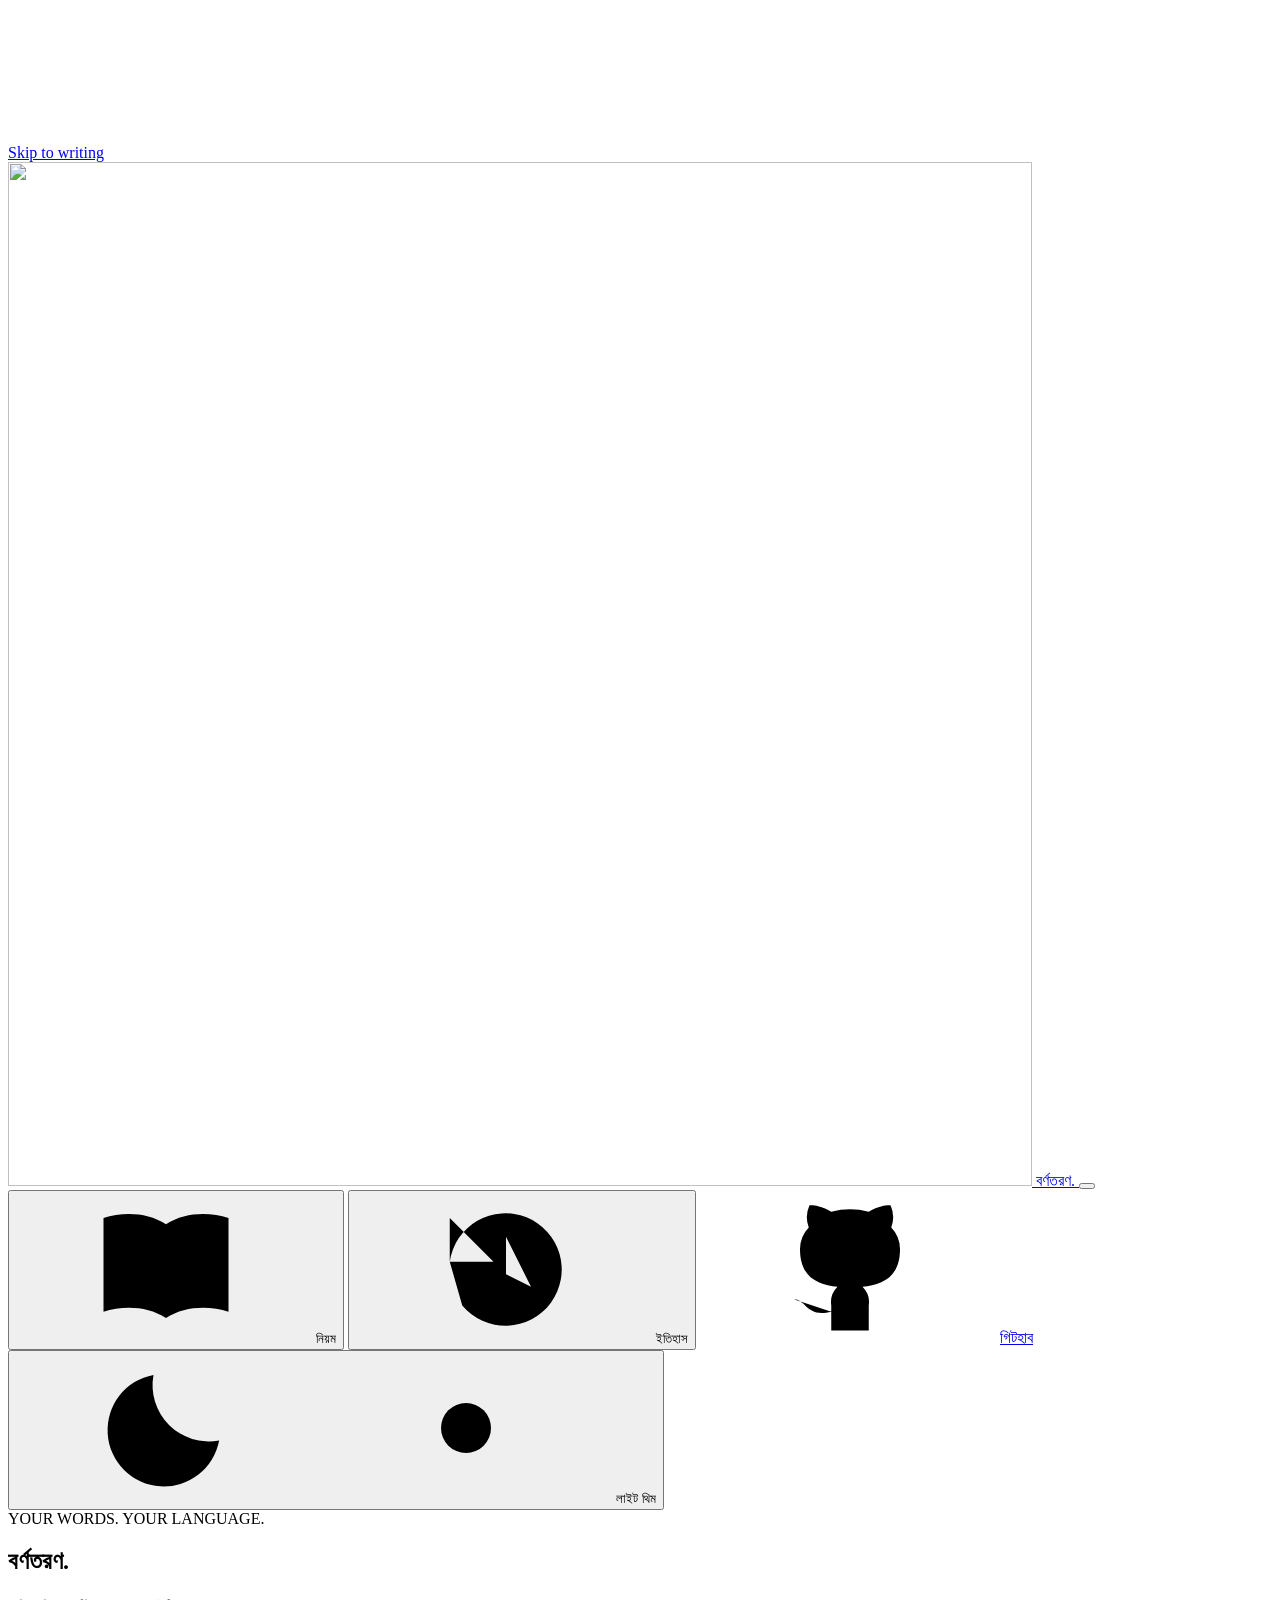
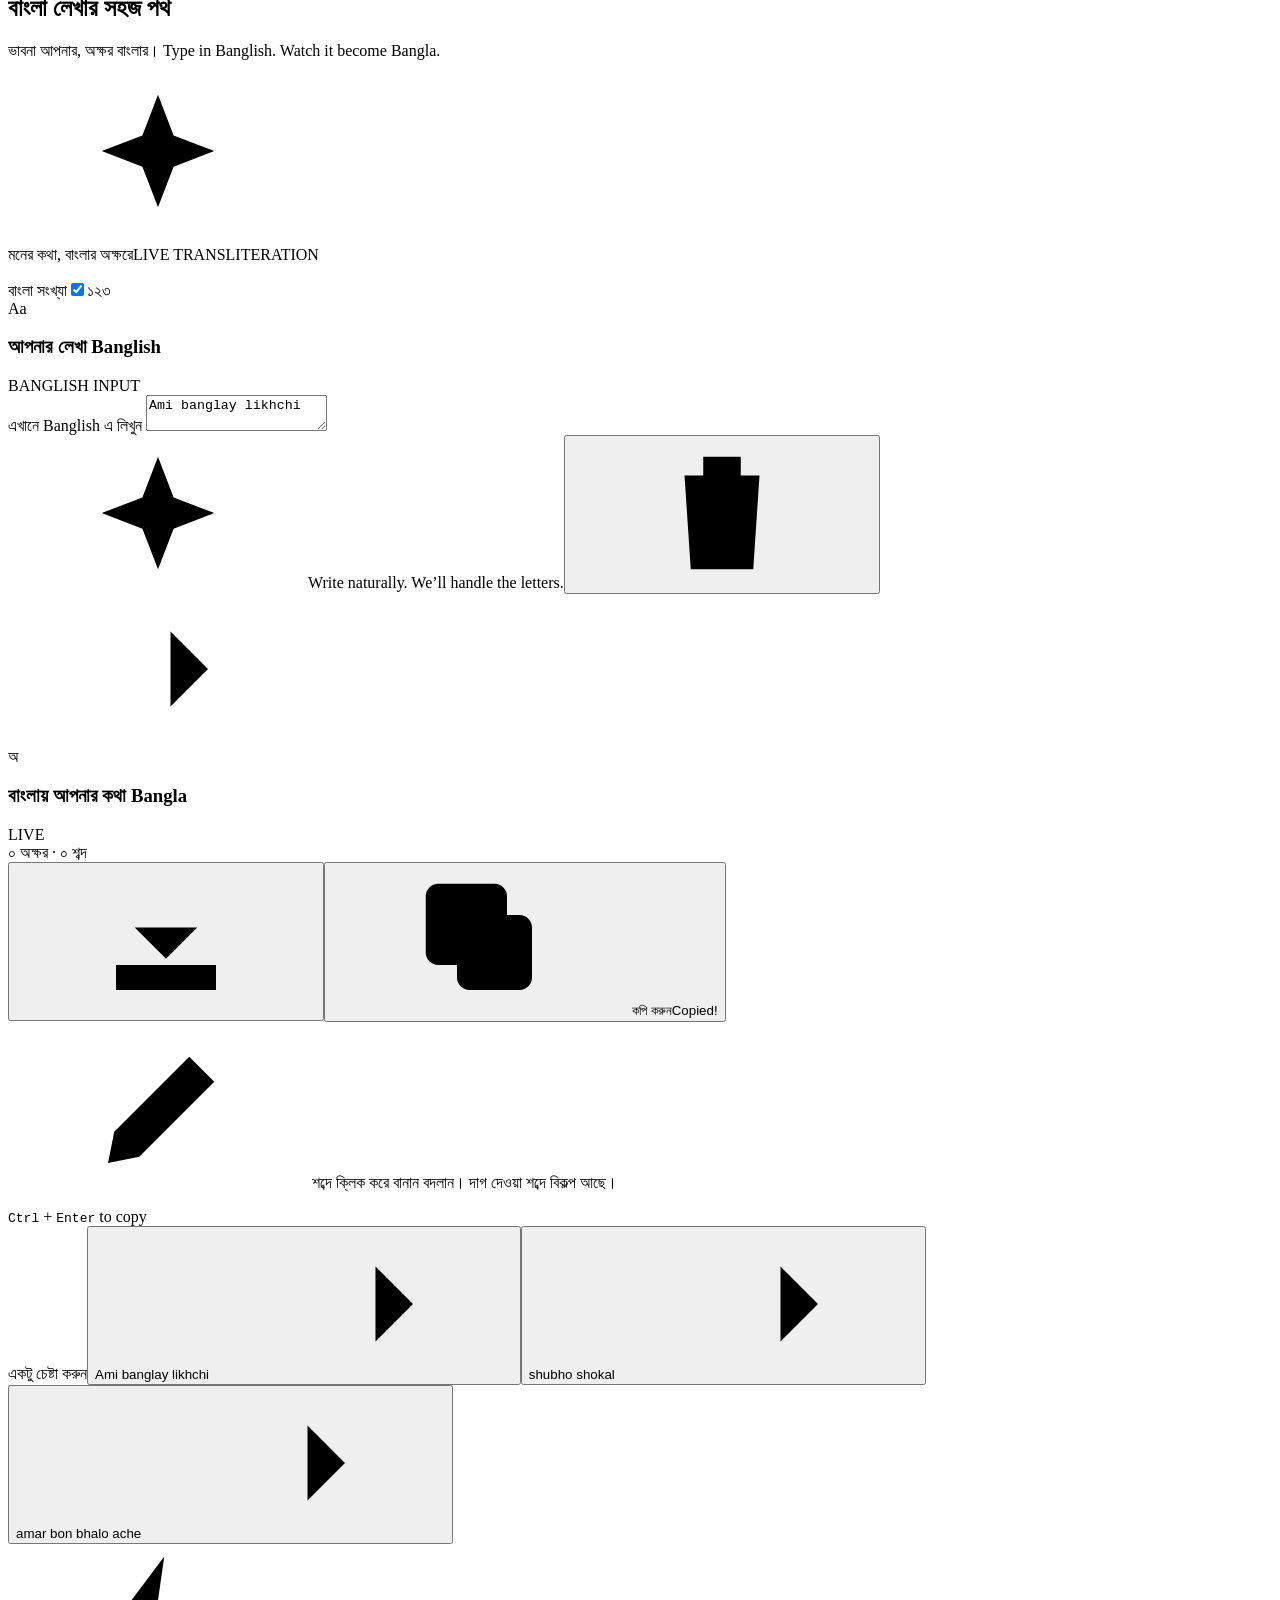
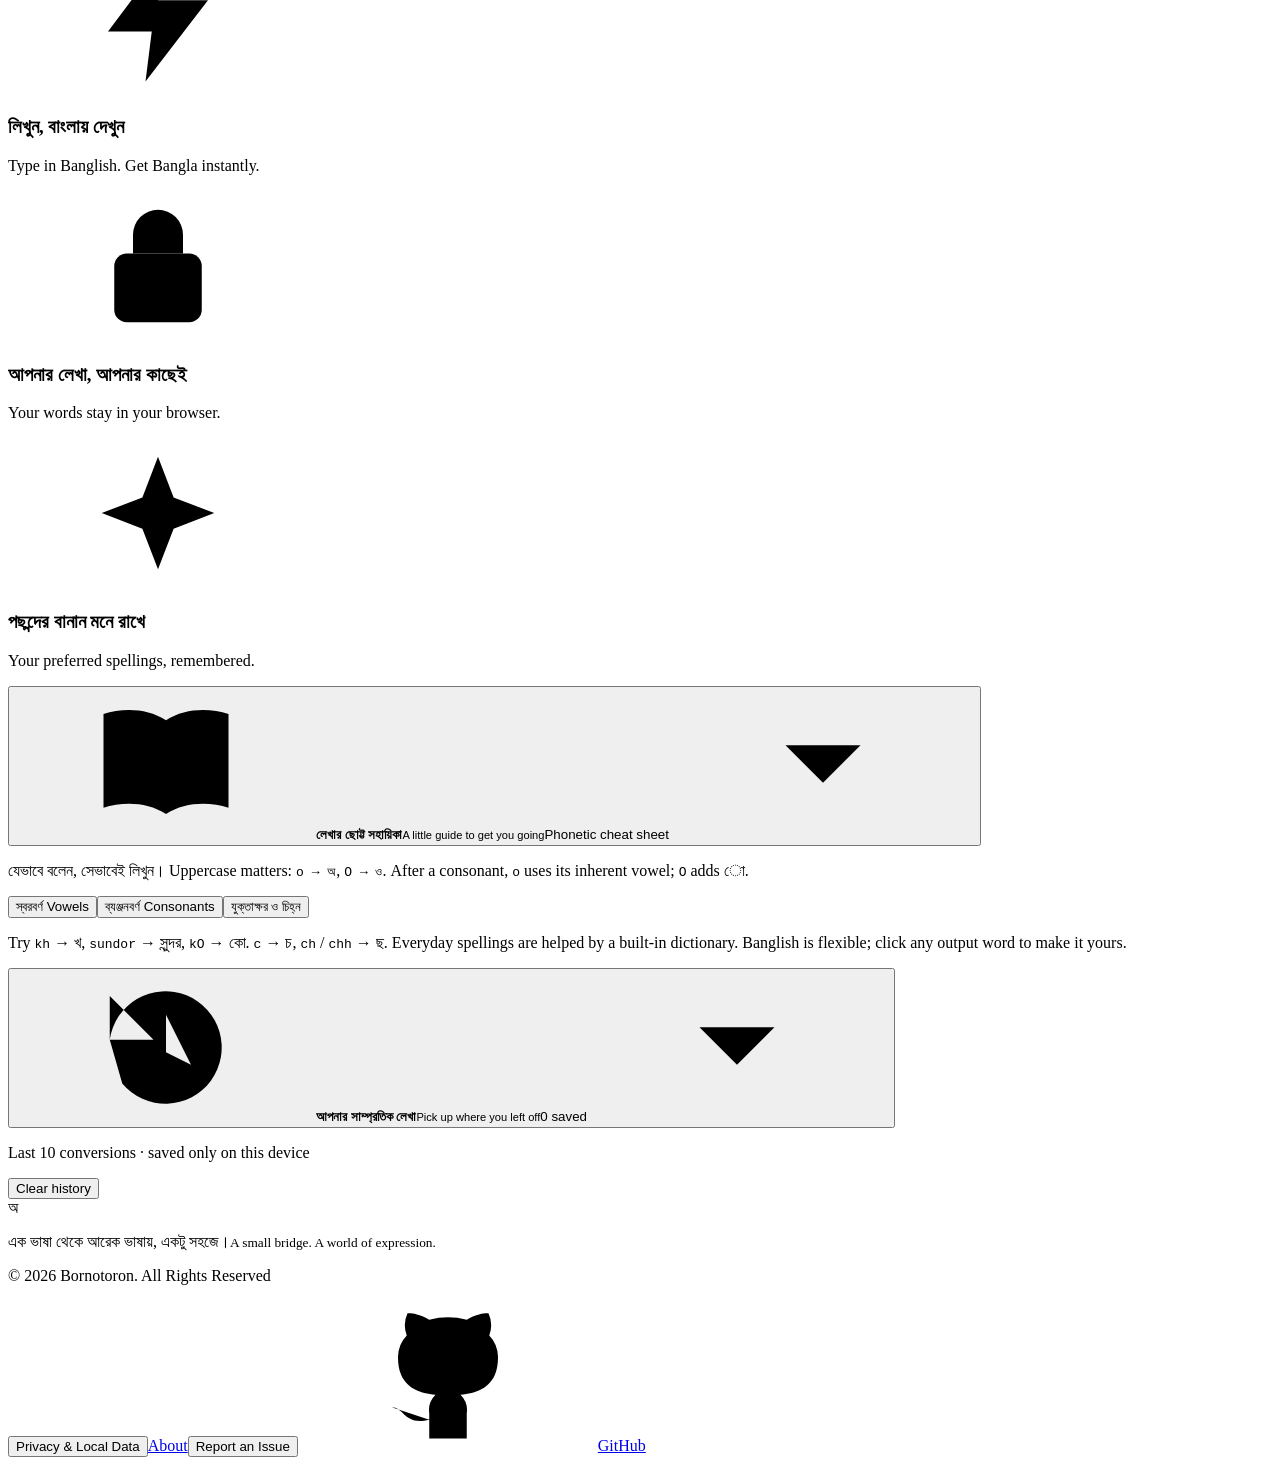
==== index.html @ fed2806f "Add index" ====
<!DOCTYPE html>
<html lang="bn">
<head>
  <meta charset="UTF-8">
  <meta name="viewport" content="width=device-width, initial-scale=1">
  <meta name="theme-color" content="#EDF0F2">
  <meta name="description" content="Bornotoron – বাংলা লেখার সহজ পথ। Type in Banglish and get Bangla instantly. A private, free, browser-based phonetic keyboard.">
  <title>বর্ণতরণ – বাংলা লেখার সহজ পথ</title>
  <link id="site-favicon" rel="icon" type="image/png" href="assets/Favicon/favicon.png" data-source="assets/Favicon/favicon.png">
  <link rel="apple-touch-icon" href="assets/Favicon/favicon.png">
  <script>
    try { const t = localStorage.getItem('bornotoron.theme'); document.documentElement.dataset.theme = t === 'dark' || t === 'light' ? t : (matchMedia('(prefers-color-scheme: dark)').matches ? 'dark' : 'light'); } catch (_) { document.documentElement.dataset.theme = matchMedia('(prefers-color-scheme: dark)').matches ? 'dark' : 'light'; }
  </script>
  <link rel="preconnect" href="https://fonts.googleapis.com">
  <link rel="preconnect" href="https://fonts.gstatic.com" crossorigin>
  <link href="https://fonts.googleapis.com/css2?family=Hind+Siliguri:wght@400;500;600;700&family=Inter:wght@400;450;500;550;600;650;700&display=swap" rel="stylesheet">
  <link rel="stylesheet" href="style.css">
  <script defer src="js/rules.js"></script>
  <script defer src="js/dictionary.js"></script>
  <script defer src="js/transliterate.js"></script>
  <script defer src="js/main.js"></script>
</head>
<body>
  <a class="skip-link" href="#banglish-input">Skip to writing</a>
  <svg class="svg-library" xmlns="http://www.w3.org/2000/svg" aria-hidden="true">
    <symbol id="i-arrow" viewBox="0 0 24 24"><path d="M4 12h16m-6-6 6 6-6 6"/></symbol>
    <symbol id="i-copy" viewBox="0 0 24 24"><rect x="8" y="8" width="12" height="12" rx="2"/><path d="M16 8V5a2 2 0 0 0-2-2H5a2 2 0 0 0-2 2v9a2 2 0 0 0 2 2h3"/></symbol>
    <symbol id="i-check" viewBox="0 0 24 24"><path d="m5 12 4 4L19 6"/></symbol>
    <symbol id="i-download" viewBox="0 0 24 24"><path d="M12 3v12m-5-5 5 5 5-5M4 16v4h16v-4"/></symbol>
    <symbol id="i-trash" viewBox="0 0 24 24"><path d="M3 6h18M9 6V3h6v3M6 6l1 15h10l1-15M10 10v7m4-7v7"/></symbol>
    <symbol id="i-book" viewBox="0 0 24 24"><path d="M12 5c-3-2-7-2-10-1v15c3-1 7-1 10 1 3-2 7-2 10-1V4c-3-1-7-1-10 1v15"/></symbol>
    <symbol id="i-history" viewBox="0 0 24 24"><path d="M3 11a9 9 0 1 1 2 7M3 4v7h7m2-4v6l4 2"/></symbol>
    <symbol id="i-sun" viewBox="0 0 24 24"><circle cx="12" cy="12" r="4"/><path d="M12 2v2m0 16v2M2 12h2m16 0h2M5 5l1.5 1.5m11 11L19 19M5 19l1.5-1.5m11-11L19 5"/></symbol>
    <symbol id="i-moon" viewBox="0 0 24 24"><path d="M20.5 14A9 9 0 0 1 10 3.5 9 9 0 1 0 20.5 14Z"/></symbol>
    <symbol id="i-github" viewBox="0 0 24 24"><path d="M9 19c-4 1-4-2-6-2m12 5v-4a3.5 3.5 0 0 0-1-3c3-.3 6-1.4 6-6a5 5 0 0 0-1.4-3.5A4.6 4.6 0 0 0 18.5 2S17.3 1.7 15 3a12 12 0 0 0-6 0C6.7 1.7 5.5 2 5.5 2a4.6 4.6 0 0 0-.1 3.5A5 5 0 0 0 4 9c0 4.6 3 5.7 6 6a3.5 3.5 0 0 0-1 3v4"/></symbol>
    <symbol id="i-chevron" viewBox="0 0 24 24"><path d="m6 9 6 6 6-6"/></symbol>
    <symbol id="i-lock" viewBox="0 0 24 24"><rect x="5" y="10" width="14" height="11" rx="2"/><path d="M8 10V7a4 4 0 0 1 8 0v3m-4 5v2"/></symbol>
    <symbol id="i-bolt" viewBox="0 0 24 24"><path d="m13 2-9 12h7l-1 8 10-13h-8l1-7Z"/></symbol>
    <symbol id="i-spark" viewBox="0 0 24 24"><path d="m12 3 2.5 6.5L21 12l-6.5 2.5L12 21l-2.5-6.5L3 12l6.5-2.5L12 3Z"/></symbol>
    <symbol id="i-close" viewBox="0 0 24 24"><path d="m6 6 12 12M6 18 18 6"/></symbol>
    <symbol id="i-edit" viewBox="0 0 24 24"><path d="m15 4 5 5M4 20l5-1L21 7l-4-4L5 15l-1 5Z"/></symbol>
  </svg>

  <header id="site-header" class="site-header">
    <nav class="nav-container" aria-label="প্রধান নেভিগেশন">
      <a class="brand" href="./" aria-label="বর্ণতরণ — হোম">
        <span class="brand-mark" aria-hidden="true"><img src="assets/Logo/logo.png" alt="" width="1024" height="1024" decoding="async"></span>
        <span>বর্ণতরণ<span class="brand-period">.</span></span>
      </a>
      <button class="menu-toggle" id="menu-toggle" aria-label="মেনু খুলুন" aria-expanded="false" aria-controls="navigation"><span class="hamburger-lines" aria-hidden="true"><span></span><span></span><span></span></span></button>
      <div class="nav-panel" id="navigation"><div class="nav-panel-inner"><div class="nav-actions">
        <button class="nav-link" id="rules-link" aria-expanded="false" aria-controls="cheat-content"><svg class="icon"><use href="#i-book"/></svg><span>নিয়ম</span></button>
        <button class="nav-link" id="history-toggle" aria-expanded="false" aria-controls="history-content"><svg class="icon"><use href="#i-history"/></svg><span>ইতিহাস</span></button>
        <span class="nav-divider"></span>
        <a class="icon-button" id="nav-github" href="https://github.com/TajkirHossen-14/Bornotoron" target="_blank" rel="noopener noreferrer" aria-label="গিটহাব – নতুন ট্যাবে খুলুন" title="Bornotoron on GitHub"><svg class="icon" aria-hidden="true"><use href="#i-github"/></svg><span class="mobile-nav-label">গিটহাব</span></a>
        <button class="icon-button theme-toggle" id="theme-toggle" aria-label="Switch to dark theme" title="Switch theme"><svg class="icon moon-icon"><use href="#i-moon"/></svg><svg class="icon sun-icon"><use href="#i-sun"/></svg><span class="mobile-nav-label" id="theme-label">লাইট থিম</span></button>
      </div></div></div>
    </nav>
  </header>

  <main>
    <section class="hero" aria-labelledby="hero-title">
      <div class="hero-pattern" aria-hidden="true"></div>
      <span class="eyebrow"><span class="status-dot"></span> YOUR WORDS. YOUR LANGUAGE.</span>
      <h1 id="hero-title">বর্ণতরণ<span class="hero-dot">.</span></h1>
      <h2>বাংলা লেখার সহজ পথ</h2>
      <p>ভাবনা আপনার, অক্ষর বাংলার। <span class="hero-description">Type in Banglish. Watch it become Bangla.</span></p>
      <div class="hero-flourish" aria-hidden="true"><span></span><svg class="icon"><use href="#i-spark"/></svg><span></span></div>
    </section>

    <section id="writing-workspace" class="workspace page-width" aria-label="Banglish to Bangla editor">
      <div class="workspace-heading">
        <p><span class="status-dot"></span><span>মনের কথা, বাংলার অক্ষরে</span><span class="live-label">LIVE TRANSLITERATION</span></p>
        <label class="number-control" for="number-toggle"><span>বাংলা সংখ্যা</span><input type="checkbox" id="number-toggle" checked><span class="switch" aria-hidden="true"></span><span class="number-preview" aria-hidden="true">১২৩</span></label>
      </div>
      <div class="editor-grid">
        <article class="editor-card input-card">
          <header class="panel-heading"><div><span class="language-tile" aria-hidden="true">Aa</span><h3>আপনার লেখা <span>Banglish</span></h3></div><span class="panel-label">BANGLISH INPUT</span></header>
          <label class="sr-only" for="banglish-input">এখানে Banglish এ লিখুন</label>
          <textarea id="banglish-input" lang="en" spellcheck="false" autocapitalize="off" autocomplete="off" placeholder="এখানে Banglish এ লিখুন... (e.g. Ami banglay likhchi)">Ami banglay likhchi</textarea>
          <footer class="panel-footer"><span class="input-hint"><svg class="icon"><use href="#i-spark"/></svg>Write naturally. We’ll handle the letters.</span><button class="icon-button" id="clear-button" aria-label="Clear text" title="Clear text"><svg class="icon"><use href="#i-trash"/></svg></button></footer>
        </article>
        <span class="conversion-bridge" aria-hidden="true"><svg class="icon"><use href="#i-arrow"/></svg></span>
        <article class="editor-card output-card">
          <header class="panel-heading"><div><span class="language-tile bangla-tile" aria-hidden="true">অ</span><h3>বাংলায় আপনার কথা <span>Bangla</span></h3></div><span class="live-badge"><span class="status-dot"></span>LIVE</span></header>
          <div class="output-scroll"><div id="bangla-output" class="bangla-output" role="region" aria-label="বাংলা আউটপুট। সংশোধন করতে শব্দে ক্লিক করুন।" tabindex="0"></div><span class="output-placeholder" id="output-placeholder" hidden>আপনার বাংলা লেখা এখানে ফুটে উঠবে...</span></div>
          <footer class="panel-footer output-footer"><span class="output-count" id="output-counter">০ অক্ষর <span>·</span> ০ শব্দ</span><div class="output-actions"><button class="icon-button download-button" id="download-button" aria-label="Download Bangla as a text file" title="Download .txt"><svg class="icon"><use href="#i-download"/></svg></button><button class="copy-button" id="copy-button"><svg class="icon"><use href="#i-copy"/></svg><span>কপি করুন</span><span class="copy-tooltip" role="tooltip">Copied!</span></button></div></footer>
        </article>
      </div>
      <div class="editor-underbar"><p><svg class="icon"><use href="#i-edit"/></svg> শব্দে ক্লিক করে বানান বদলান। <span class="underline-example">দাগ দেওয়া শব্দে</span> বিকল্প আছে।</p><span class="keyboard-hint"><kbd>Ctrl</kbd> + <kbd>Enter</kbd> to copy</span></div>
      <div class="example-row"><span>একটু চেষ্টা করুন</span><button class="example-chip" data-example="Ami banglay likhchi">Ami banglay likhchi <svg class="icon"><use href="#i-arrow"/></svg></button><button class="example-chip" data-example="shubho shokal">shubho shokal <svg class="icon"><use href="#i-arrow"/></svg></button><button class="example-chip" data-example="amar bon bhalo ache">amar bon bhalo ache <svg class="icon"><use href="#i-arrow"/></svg></button></div>
    </section>

    <section class="benefits page-width" aria-label="Features">
      <article><span class="feature-icon"><svg class="icon"><use href="#i-bolt"/></svg></span><div><h3>লিখুন, বাংলায় দেখুন</h3><p>Type in Banglish. Get Bangla instantly.</p></div></article>
      <article><span class="feature-icon"><svg class="icon"><use href="#i-lock"/></svg></span><div><h3>আপনার লেখা, আপনার কাছেই</h3><p>Your words stay in your browser.</p></div></article>
      <article><span class="feature-icon"><svg class="icon"><use href="#i-spark"/></svg></span><div><h3>পছন্দের বানান মনে রাখে</h3><p>Your preferred spellings, remembered.</p></div></article>
    </section>

    <section id="cheat-sheet" class="reference-section page-width reveal">
      <button class="section-toggle" id="cheat-toggle" aria-expanded="false" aria-controls="cheat-content"><span class="section-title"><span class="section-icon"><svg class="icon"><use href="#i-book"/></svg></span><span><strong>লেখার ছোট্ট সহায়িকা</strong><small>A little guide to get you going</small></span></span><span class="section-toggle-right">Phonetic cheat sheet <svg class="icon chevron"><use href="#i-chevron"/></svg></span></button>
      <div class="collapsible" id="cheat-content" inert><div class="collapse-inner"><div class="cheat-body"><p class="guide-intro">যেভাবে বলেন, সেভাবেই লিখুন। Uppercase matters: <code>o → অ</code>, <code>O → ও</code>. After a consonant, <code>o</code> uses its inherent vowel; <code>O</code> adds ো.</p><div class="cheat-tabs" role="tablist" aria-label="Phonetic categories"><button id="tab-vowels" role="tab" aria-selected="true" aria-controls="mapping-panel" data-category="vowels">স্বরবর্ণ <span>Vowels</span></button><button id="tab-consonants" role="tab" aria-selected="false" aria-controls="mapping-panel" tabindex="-1" data-category="consonants">ব্যঞ্জনবর্ণ <span>Consonants</span></button><button id="tab-special" role="tab" aria-selected="false" aria-controls="mapping-panel" tabindex="-1" data-category="special">যুক্তাক্ষর ও চিহ্ন</button></div><div id="mapping-panel" role="tabpanel" aria-labelledby="tab-vowels"><div id="mapping-grid" class="mapping-grid"></div></div><p class="guide-note">Try <code>kh</code> → খ, <code>sundor</code> → সুন্দর, <code>kO</code> → কো. <code>c</code> → চ, <code>ch</code> / <code>chh</code> → ছ. Everyday spellings are helped by a built-in dictionary. Banglish is flexible; click any output word to make it yours.</p></div></div></div>
    </section>

    <section id="recent-history" class="reference-section history-section page-width reveal">
      <button class="section-toggle" id="history-section-toggle" aria-expanded="false" aria-controls="history-content"><span class="section-title"><span class="section-icon"><svg class="icon"><use href="#i-history"/></svg></span><span><strong>আপনার সাম্প্রতিক লেখা</strong><small>Pick up where you left off</small></span></span><span class="section-toggle-right"><span id="history-count">0 saved</span><svg class="icon chevron"><use href="#i-chevron"/></svg></span></button>
      <div class="collapsible" id="history-content" inert><div class="collapse-inner"><div class="history-body"><div class="history-toolbar"><p>Last 10 conversions · saved only on this device</p><button class="text-button" id="clear-history">Clear history</button></div><div id="history-list"></div></div></div></div>
    </section>

    <section class="closing-note page-width"><span aria-hidden="true">অ</span><p>এক ভাষা থেকে আরেক ভাষায়, একটু সহজে।<small>A small bridge. A world of expression.</small></p></section>
  </main>

  <footer class="site-footer page-width" lang="en"><p>© 2026 Bornotoron. All Rights Reserved</p><nav class="footer-links" aria-label="Footer"><button class="text-button" id="privacy-button">Privacy &amp; Local Data</button><a href="#project-info">About</a><button class="text-button" id="report-button">Report an Issue</button><a class="footer-github" href="https://github.com/TajkirHossen-14/Bornotoron" target="_blank" rel="noopener noreferrer" aria-label="Bornotoron on GitHub – opens in a new tab"><svg class="icon" aria-hidden="true"><use href="#i-github"/></svg>GitHub</a></nav></footer>

  <div id="word-popover" class="word-popover" role="dialog" aria-labelledby="popover-heading" hidden>
    <header><span id="popover-heading">শব্দ বেছে নিন</span><button class="icon-button small" id="close-popover" aria-label="Close suggestions"><svg class="icon"><use href="#i-close"/></svg></button></header>
    <p id="popover-source"></p><div id="word-options" class="word-options"></div>
    <form id="correction-form"><label for="correction-input">নিজের বানান লিখুন <small>Edit this word</small></label><div class="correction-fields"><input id="correction-input" lang="bn" autocomplete="off" maxlength="100" required aria-label="Correct Bangla spelling"><button type="submit" class="apply-button" aria-label="Apply spelling"><svg class="icon"><use href="#i-check"/></svg></button></div></form>
    <div class="remember-prompt" id="remember-prompt" hidden><p>মনে রাখব? <small>Use this spelling next time?</small></p><button id="remember-button">মনে রাখুন</button><button id="forget-button" class="text-button">Not now</button></div>
  </div>

  <dialog id="privacy-dialog" class="info-dialog"><form method="dialog"><button class="icon-button dialog-close" aria-label="Close"><svg class="icon"><use href="#i-close"/></svg></button></form><span class="dialog-kicker">PRIVATE BY DESIGN</span><h2>আপনার লেখা, আপনার কাছেই।</h2><p>Your text is converted entirely in this browser. No accounts, no analytics, and no text sent to a server.</p><p>Drafts, the last 10 conversions, your number preference, and learned spellings are stored locally. Google Fonts is the only external request; system fonts work offline.</p><div class="local-data-row"><span id="learned-count">0 learned spellings</span><button id="clear-learned" class="text-button">Forget learned spellings</button></div><button id="clear-local" class="danger-button">Delete all local data & reset</button><p class="small-print">Local browser data is not encrypted. Avoid saving sensitive information on shared devices.</p></dialog>
  <dialog id="about-dialog" class="info-dialog"><form method="dialog"><button class="icon-button dialog-close" aria-label="Close"><svg class="icon"><use href="#i-close"/></svg></button></form><span class="dialog-kicker">A BRIDGE BETWEEN SCRIPTS</span><h2>Meet Bornotoron<span class="accent">.</span></h2><p>বর্ণ means letter. তরণ means crossing. A little bridge from the way you speak to the script you love.</p><p>A free, client-side phonetic tool inspired by Avro. This is an independent implementation, not the official Avro engine. Suggestions give you the final say on spelling.</p><p id="dictionary-size"></p><a class="repo-placeholder" href="https://github.com/TajkirHossen-14/Bornotoron" target="_blank" rel="noopener noreferrer"><svg class="icon" aria-hidden="true"><use href="#i-github"/></svg>View Bornotoron on GitHub ↗</a></dialog>
  <dialog id="report-dialog" class="info-dialog" aria-labelledby="report-heading" lang="en"><form method="dialog"><button class="icon-button dialog-close" aria-label="Close"><svg class="icon"><use href="#i-close"/></svg></button></form><span class="dialog-kicker">HELP MAKE IT BETTER</span><h2 id="report-heading">Report an Issue<span class="accent">.</span></h2><p>Found a bug or a spelling we can improve? Open an issue in the Bornotoron repository. GitHub may ask you to sign in. Nothing is submitted until you send it there.</p><a class="repo-placeholder" id="github-issues" href="https://github.com/TajkirHossen-14/Bornotoron/issues/new" target="_blank" rel="noopener noreferrer"><svg class="icon" aria-hidden="true"><use href="#i-github"/></svg>Open GitHub Issues ↗</a><p>Prefer to prepare a report first? Write it below and download a local copy to share.</p><label class="report-label" for="issue-details">What happened?</label><textarea id="issue-details" rows="5" maxlength="5000" placeholder="Steps to reproduce…&#10;Expected result…&#10;Actual result…"></textarea><button class="copy-button report-download" id="download-report"><svg class="icon"><use href="#i-download"/></svg>Download report</button><p class="small-print">Your editor text and saved history are not included. Please avoid adding private information.</p></dialog>
  <p id="status-message" class="toast" role="status" aria-live="polite"></p>
  <noscript><div class="noscript-note">Please enable JavaScript to use Bornotoron's local transliteration engine.</div></noscript>
</body>
</html>
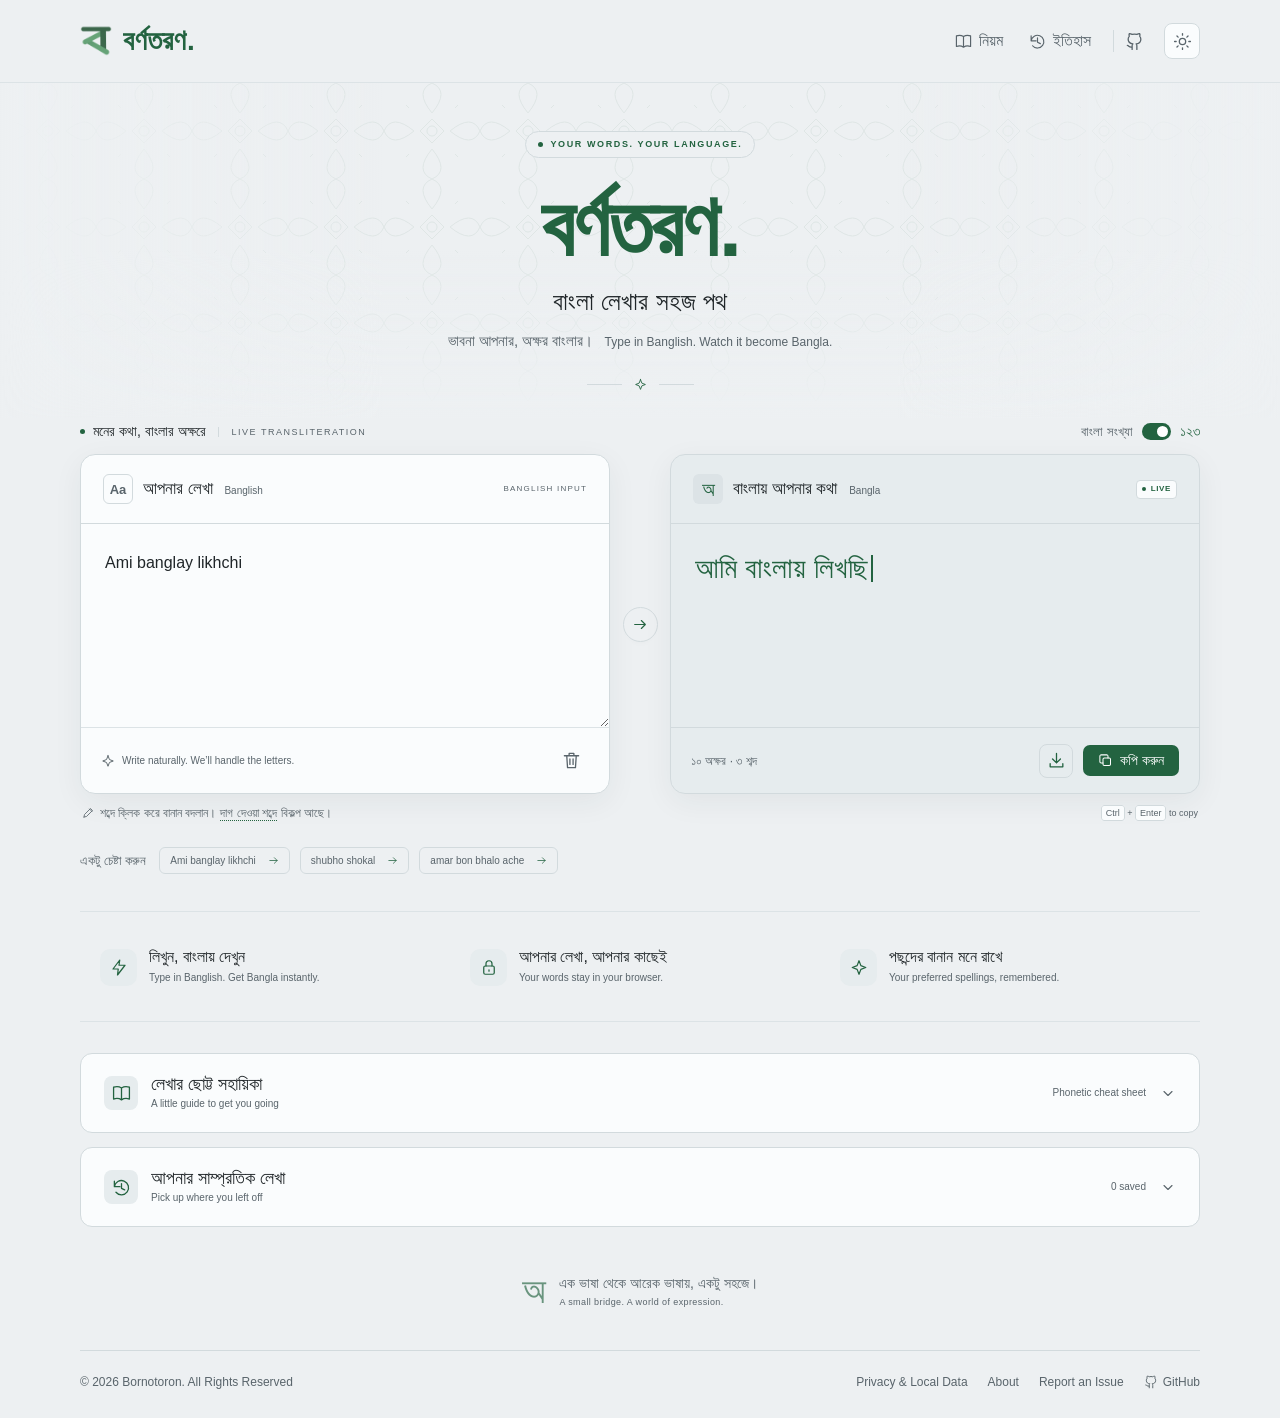
==== commit 542ffc10: "Update index" ====
--- a/index.html
+++ b/index.html
@@ -6,8 +6,8 @@
   <meta name="theme-color" content="#EDF0F2">
   <meta name="description" content="Bornotoron – বাংলা লেখার সহজ পথ। Type in Banglish and get Bangla instantly. A private, free, browser-based phonetic keyboard.">
   <title>বর্ণতরণ – বাংলা লেখার সহজ পথ</title>
-  <link id="site-favicon" rel="icon" type="image/png" href="assets/Favicon/favicon.png" data-source="assets/Favicon/favicon.png">
-  <link rel="apple-touch-icon" href="assets/Favicon/favicon.png">
+  <link id="site-favicon" rel="icon" type="image/png" href="Assets/Favicon/favicon.png" data-source="Assets/Favicon/favicon.png">
+  <link rel="apple-touch-icon" href="Assets/Favicon/favicon.png">
   <script>
     try { const t = localStorage.getItem('bornotoron.theme'); document.documentElement.dataset.theme = t === 'dark' || t === 'light' ? t : (matchMedia('(prefers-color-scheme: dark)').matches ? 'dark' : 'light'); } catch (_) { document.documentElement.dataset.theme = matchMedia('(prefers-color-scheme: dark)').matches ? 'dark' : 'light'; }
   </script>
@@ -44,7 +44,7 @@
   <header id="site-header" class="site-header">
     <nav class="nav-container" aria-label="প্রধান নেভিগেশন">
       <a class="brand" href="./" aria-label="বর্ণতরণ — হোম">
-        <span class="brand-mark" aria-hidden="true"><img src="assets/Logo/logo.png" alt="" width="1024" height="1024" decoding="async"></span>
+        <span class="brand-mark" aria-hidden="true"><img src="Assets/Logo/logo.png" alt="" width="1024" height="1024" decoding="async"></span>
         <span>বর্ণতরণ<span class="brand-period">.</span></span>
       </a>
       <button class="menu-toggle" id="menu-toggle" aria-label="মেনু খুলুন" aria-expanded="false" aria-controls="navigation"><span class="hamburger-lines" aria-hidden="true"><span></span><span></span><span></span></span></button>
--- a/style.css
+++ b/style.css
@@ -0,0 +1,353 @@
+/* Bornotoron — no framework. Theme tokens are the only color source. */
+:root {
+  color-scheme: light;
+  /* Silver-water surfaces with the requested forest-green brand. */
+  --bg: #edf0f2; --surface: #fafcfd; --sage: #e6ecee; --sage-deep: #dce3e6;
+  --text: #202629; --muted: #59646b; --accent: #236340; --accent-text: #236340;
+  --hover: #194d30; --on-accent: #ffffff; --line: #d2dadd; --subtle-line: #dce3e6;
+  --action-bg: #236340; --action-hover: #194d30; --control-track: #236340; --control-knob: #ffffff;
+  --focus-ring: rgb(35 99 64 / 9%);
+  --header: rgb(237 240 242 / 92%); --shadow: 0 8px 30px rgb(36 49 59 / 6%);
+  --popover-shadow: 0 16px 50px rgb(26 36 44 / 16%); --danger: #a23e35;
+  --bangla: 'Hind Siliguri', 'Noto Sans Bengali', sans-serif;
+  --english: 'Inter', var(--bangla), sans-serif;
+}
+[data-theme="dark"] {
+  color-scheme: dark;
+  /* GitHub-inspired near-black and slate, without green-tinted surfaces. */
+  --bg: #0d1117; --surface: #161b22; --sage: #161b22; --sage-deep: #21262d;
+  --text: #e6edf3; --muted: #a7b0ba; --accent: #47be7a; --accent-text: #47be7a;
+  --hover: #71d799; --on-accent: #47be7a; --line: #30363d; --subtle-line: #272e36;
+  --action-bg: #21262d; --action-hover: #30363d; --control-track: #737d87; --control-knob: #ffffff;
+  --focus-ring: rgb(255 255 255 / 7%);
+  --header: rgb(13 17 23 / 94%); --shadow: 0 8px 30px rgb(0 0 0 / 16%);
+  --popover-shadow: 0 16px 50px rgb(0 0 0 / 40%); --danger: #f2a397;
+}
+* { box-sizing: border-box; }
+html { scroll-behavior: smooth; scroll-padding-top: 96px; }
+body { margin: 0; background: var(--bg); color: var(--text); font-family: var(--english); font-size: 14px; line-height: 1.6; -webkit-font-smoothing: antialiased; }
+body, .site-header, .editor-card, button, input, .word-popover, dialog { transition: background-color .3s, color .3s, border-color .3s, box-shadow .2s, transform .2s; }
+button, input, textarea { font: inherit; }
+button, a, input, textarea { -webkit-tap-highlight-color: transparent; }
+button, a { touch-action: manipulation; }
+button { cursor: pointer; color: inherit; }
+button { border: 0; background: none; }
+button:disabled { opacity: .45; cursor: not-allowed; transform: none !important; box-shadow: none !important; }
+a { color: inherit; text-decoration: none; }
+button:focus-visible, a:focus-visible, [tabindex]:focus-visible, input:focus-visible, textarea:focus-visible { outline: 2px solid var(--accent); outline-offset: 4px; }
+::selection { background: var(--sage-deep); color: var(--accent-text); }
+h1, h2, h3, p { margin: 0; }
+[hidden] { display: none !important; }
+.icon { width: 19px; height: 19px; flex-shrink: 0; fill: none; stroke: currentColor; stroke-width: 1.65; stroke-linecap: round; stroke-linejoin: round; vertical-align: middle; }
+.svg-library { position: absolute; width: 0; height: 0; overflow: hidden; }
+.sr-only { position: absolute; width: 1px; height: 1px; overflow: hidden; clip-path: inset(50%); white-space: nowrap; }
+.page-width { width: min(1120px, calc(100% - 80px)); margin-inline: auto; }
+.skip-link { position: fixed; z-index: 100; left: 16px; top: -100px; padding: 12px; background: var(--surface); border: 2px solid var(--accent); }
+.skip-link:focus { top: 12px; }
+.site-header { position: sticky; z-index: 30; top: 0; height: 83px; border-bottom: 1px solid var(--subtle-line); background: var(--header); backdrop-filter: blur(16px); animation: fade-up .55s both; }
+.site-header.scrolled { box-shadow: 0 3px 20px rgb(0 0 0 / 5%); }
+.nav-container { max-width: 1200px; margin: auto; padding: 0 40px; height: 100%; display: flex; align-items: center; justify-content: space-between; }
+.brand { display: flex; align-items: center; gap: 11px; color: var(--accent-text); font: 600 28px/1 var(--bangla); }
+/* Original logo with real PNG alpha transparency. Only surplus transparent
+   margins are cropped in presentation; no white tile or replacement artwork. */
+.brand-mark { position: relative; display: block; flex-shrink: 0; width: 32px; height: 32px; overflow: hidden; background: transparent; }
+.brand-mark img { position: absolute; width: 168%; height: 168%; max-width: none; left: -34%; top: -36%; object-fit: contain; }
+.brand-period { color: var(--accent); margin-left: 1px; }
+.nav-actions { display: flex; gap: 26px; align-items: center; }
+.menu-toggle, .mobile-nav-label { display: none; }
+.menu-toggle { width: 44px; height: 44px; border: 1px solid var(--line); border-radius: 11px; background: var(--surface); color: var(--accent-text); align-items: center; justify-content: center; }
+.hamburger-lines { position: relative; width: 19px; height: 16px; }
+.hamburger-lines span { position: absolute; left: 0; width: 19px; height: 1.5px; border-radius: 2px; background: currentColor; transition: transform .28s ease, top .28s ease, opacity .2s; }
+.hamburger-lines span:nth-child(1) { top: 0; }
+.hamburger-lines span:nth-child(2) { top: 7px; }
+.hamburger-lines span:nth-child(3) { top: 14px; }
+.menu-toggle[aria-expanded="true"] .hamburger-lines span:nth-child(1) { top: 7px; transform: rotate(45deg); }
+.menu-toggle[aria-expanded="true"] .hamburger-lines span:nth-child(2) { opacity: 0; transform: scaleX(.2); }
+.menu-toggle[aria-expanded="true"] .hamburger-lines span:nth-child(3) { top: 7px; transform: rotate(-45deg); }
+.nav-link { padding: 9px 0; display: flex; align-items: center; gap: 7px; font-family: var(--bangla); font-size: 16px; color: var(--muted); position: relative; }
+.nav-link .icon { width: 17px; }
+.nav-link::after { content: ''; position: absolute; bottom: 0; left: 0; right: 0; height: 2px; background: var(--accent); transform: scaleX(0); transform-origin: left; transition: transform .2s; }
+.nav-link:hover, .nav-link[aria-expanded="true"] { color: var(--accent-text); transform: translateY(-1px); }
+.nav-link:hover::after, .nav-link[aria-expanded="true"]::after { transform: scaleX(1); }
+.nav-divider { height: 22px; width: 1px; background: var(--line); margin-left: -4px; margin-right: -10px; }
+.icon-button { width: 36px; height: 36px; display: inline-flex; justify-content: center; align-items: center; border-radius: 8px; color: var(--muted); flex-shrink: 0; }
+.icon-button:hover { background: var(--sage-deep); color: var(--accent-text); transform: scale(1.05); }
+.nav-actions > .icon-button { margin-left: -14px; }
+.theme-toggle { border: 1px solid var(--line); background: var(--surface); position: relative; }
+.theme-toggle .icon { position: absolute; transition: opacity .3s, transform .3s; }
+/* The icon describes the CURRENT theme; the accessible label describes the action. */
+.sun-icon { opacity: 1; transform: rotate(0) scale(1); }
+.moon-icon { opacity: 0; transform: rotate(90deg) scale(.4); }
+[data-theme="dark"] .sun-icon { opacity: 0; transform: rotate(-90deg) scale(.4); }
+[data-theme="dark"] .moon-icon { opacity: 1; transform: rotate(0) scale(1); }
+.hero { text-align: center; position: relative; padding: 48px 20px 27px; overflow: hidden; isolation: isolate; animation: fade-up .65s .08s both; }
+/* Tileable alpona: four pointed petals, a diamond, and running stitch dots. */
+.hero-pattern { position: absolute; z-index: -1; inset: 0; opacity: .065; color: var(--accent); background-color: currentColor; mask-image: url("data:image/svg+xml,%3Csvg xmlns='http://www.w3.org/2000/svg' width='96' height='96' viewBox='0 0 96 96'%3E%3Cg fill='none' stroke='black' stroke-width='1'%3E%3Cpath d='M48 30Q30 8 48 0Q66 8 48 30ZM48 66Q30 88 48 96Q66 88 48 66ZM30 48Q8 30 0 48Q8 66 30 48ZM66 48Q88 30 96 48Q88 66 66 48ZM48 36L60 48 48 60 36 48Z'/%3E%3Ccircle cx='48' cy='48' r='5'/%3E%3Cpath d='m22 22 3 3m46 46 3 3m0-52-3 3M25 71l-3 3'/%3E%3C/g%3E%3C/svg%3E"); }
+[data-theme="dark"] .hero-pattern { color: var(--muted); opacity: .035; }
+.hero::after { content: ''; position: absolute; z-index: -1; inset: 0; background: linear-gradient(to right, var(--bg), transparent 30%, transparent 70%, var(--bg)), linear-gradient(to bottom, transparent 50%, var(--bg)); }
+.eyebrow { display: inline-flex; align-items: center; gap: 8px; border: 1px solid var(--line); border-radius: 50px; background: var(--bg); padding: 5px 12px; color: var(--accent-text); letter-spacing: 1.6px; font-size: 9px; font-weight: 650; }
+.status-dot { width: 5px; height: 5px; border-radius: 50%; background: var(--accent); display: inline-block; flex-shrink: 0; }
+.hero h1 { font: 600 84px/1.25 var(--bangla); letter-spacing: -3px; color: var(--accent-text); margin: 17px 0 0; }
+.hero-dot { color: var(--accent); margin-left: 3px; }
+.hero h2 { font: 500 25px/1.7 var(--bangla); letter-spacing: .15px; margin-top: 0; }
+.hero > p { font-family: var(--bangla); font-size: 15px; color: var(--muted); margin-top: 7px; }
+.hero-description { font: 12px var(--english); margin-left: 7px; }
+.hero-flourish { display: flex; align-items: center; justify-content: center; gap: 12px; color: var(--accent); margin-top: 25px; }
+.hero-flourish span { width: 35px; height: 1px; background: var(--line); }
+.hero-flourish .icon { width: 13px; height: 13px; }
+.workspace { animation: fade-up .65s .18s both; padding-top: 5px; }
+.workspace-heading { display: flex; align-items: center; justify-content: space-between; margin-bottom: 14px; gap: 16px; }
+.workspace-heading > p { display: flex; align-items: center; gap: 8px; font: 500 14px var(--bangla); }
+.live-label { font: 9px var(--english); letter-spacing: 1.5px; color: var(--muted); border-left: 1px solid var(--line); margin-left: 4px; padding-left: 13px; }
+.number-control { display: flex; align-items: center; gap: 9px; font: 13px var(--bangla); color: var(--muted); cursor: pointer; white-space: nowrap; }
+.number-control input { position: absolute; opacity: 0; width: 32px; height: 22px; }
+.switch { width: 29px; height: 17px; border-radius: 50px; background: var(--muted); display: inline-block; position: relative; transition: background .2s; }
+.switch::after { content: ''; position: absolute; top: 3px; left: 3px; width: 11px; height: 11px; background: var(--control-knob); border-radius: 50%; transition: transform .2s; }
+.number-control input:checked + .switch { background: var(--control-track); }
+.number-control input:checked + .switch::after { transform: translateX(12px); }
+.number-control input:focus-visible + .switch { outline: 2px solid var(--accent); outline-offset: 4px; }
+.number-preview { font-size: 14px; color: var(--accent-text); }
+/* The arrow owns a grid track: it can never overlap either editor card. */
+.editor-grid { display: grid; grid-template-columns: minmax(0, 1fr) 40px minmax(0, 1fr); gap: 10px; }
+.editor-card { min-width: 0; border: 1px solid var(--line); border-radius: 15px; background: var(--surface); box-shadow: var(--shadow); overflow: hidden; }
+.input-card:focus-within { border-color: var(--accent); box-shadow: 0 0 0 3px var(--focus-ring); }
+.output-card { background: var(--sage); border-color: var(--line); }
+.panel-heading { display: flex; justify-content: space-between; align-items: center; min-height: 69px; padding: 0 22px; border-bottom: 1px solid var(--line); gap: 12px; }
+.panel-heading > div { display: flex; align-items: center; gap: 10px; }
+.language-tile { font: 600 13px var(--english); border: 1px solid var(--line); border-radius: 6px; width: 30px; height: 30px; display: grid; place-items: center; color: var(--muted); }
+.bangla-tile { color: var(--accent-text); background: var(--sage-deep); border-color: transparent; font: 500 20px var(--bangla); }
+.panel-heading h3 { font: 500 17px var(--bangla); }
+.panel-heading h3 > span { color: var(--muted); font: 10px var(--english); margin-left: 7px; }
+.panel-label { font-size: 8px; color: var(--muted); letter-spacing: 1.2px; }
+.live-badge { display: flex; align-items: center; gap: 5px; border: 1px solid var(--line); background: var(--surface); border-radius: 4px; padding: 2px 5px; font-size: 8px; font-weight: 600; color: var(--accent-text); letter-spacing: .6px; }
+.live-badge .status-dot { width: 4px; height: 4px; }
+#banglish-input { display: block; width: 100%; height: 203px; resize: vertical; min-height: 203px; max-height: 650px; border: 0; outline: none; background: transparent; padding: 24px; font: 16px/1.9 var(--english); color: var(--text); border-radius: 0; }
+#banglish-input::placeholder { font-family: var(--bangla); color: var(--muted); opacity: .8; }
+.output-scroll { height: 203px; min-height: 203px; padding: 18px 24px 20px; overflow-y: auto; position: relative; }
+.bangla-output { white-space: pre-wrap; overflow-wrap: anywhere; font: 400 29px/1.8 var(--bangla); color: var(--accent-text); min-height: 100%; }
+.output-placeholder { font: 22px/1.8 var(--bangla); color: var(--muted); position: absolute; top: 24px; left: 24px; right: 24px; pointer-events: none; }
+.output-word { font: inherit; line-height: inherit; color: inherit; padding: 0; display: inline-block; max-width: 100%; overflow-wrap: anywhere; vertical-align: baseline; text-align: left; border-radius: 3px; transition: background-color .2s; }
+.output-word:hover { background: var(--sage-deep); }
+.output-word.ambiguous { text-decoration: underline dotted var(--accent); text-underline-offset: 7px; text-decoration-thickness: 2px; }
+.output-word.fresh { animation: type-in .15s ease-out; }
+.output-word.personal { text-decoration: underline; text-decoration-color: var(--line); text-underline-offset: 6px; }
+.output-cursor { display: inline-block; width: 2px; height: 27px; background: var(--accent); margin-left: 3px; vertical-align: -4px; animation: blink 1.15s step-end infinite; }
+.bangla-output:empty + .output-cursor { display: none; }
+.conversion-bridge { align-self: center; justify-self: center; display: grid; place-items: center; width: 35px; height: 35px; border-radius: 50%; border: 1px solid var(--line); background: var(--bg); color: var(--accent-text); box-shadow: 0 2px 5px rgb(0 0 0 / 2%); }
+.conversion-bridge .icon { width: 16px; }
+.panel-footer { min-height: 66px; padding: 12px 20px; border-top: 1px solid var(--subtle-line); display: flex; align-items: center; justify-content: space-between; gap: 10px; }
+.output-footer { border-color: var(--line); }
+.input-hint { display: flex; align-items: center; gap: 7px; font-size: 10px; color: var(--muted); }
+.input-hint .icon { width: 14px; height: 14px; }
+.output-count { font: 12px var(--bangla); color: var(--muted); }
+.output-count span { margin: 0 7px; }
+.output-actions { display: flex; align-items: center; gap: 10px; }
+.download-button { border: 1px solid var(--line); background: transparent; color: var(--accent-text); height: 34px; width: 34px; }
+.copy-button { padding: 7px 15px; display: flex; align-items: center; gap: 7px; border-radius: 7px; color: var(--on-accent); background: var(--action-bg); font: 500 14px var(--bangla); position: relative; }
+.copy-button .icon { width: 15px; height: 15px; }
+.copy-button:hover { background: var(--action-hover); transform: translateY(-1px); box-shadow: 0 3px 10px rgb(0 0 0 / 12%); }
+.copy-tooltip { position: absolute; top: -36px; left: 50%; transform: translate(-50%, 5px); background: var(--text); color: var(--bg); font: 11px var(--english); padding: 6px 9px; border-radius: 5px; pointer-events: none; opacity: 0; transition: opacity .2s, transform .2s; }
+.copy-button.copied .copy-tooltip { opacity: 1; transform: translate(-50%, 0); }
+.copy-button.copied .icon { animation: type-in .2s; }
+.editor-underbar { display: flex; justify-content: space-between; align-items: center; margin: 12px 2px 0; gap: 15px; }
+.editor-underbar p { color: var(--muted); font: 12px var(--bangla); display: flex; gap: 4px; align-items: center; flex-wrap: wrap; }
+.editor-underbar .icon { height: 12px; width: 12px; margin-right: 2px; }
+.underline-example { text-decoration: underline dotted var(--accent); text-underline-offset: 3px; }
+.keyboard-hint { font: 9px var(--english); color: var(--muted); white-space: nowrap; }
+kbd { border: 1px solid var(--line); padding: 2px 4px; border-radius: 3px; font: inherit; background: var(--surface); }
+.example-row { display: flex; flex-wrap: wrap; align-items: center; gap: 10px; margin-top: 27px; }
+.example-row > span { color: var(--muted); font: 13px var(--bangla); margin-right: 3px; }
+.example-chip { font: 10px var(--english); color: var(--muted); padding: 7px 10px; border: 1px solid var(--line); border-radius: 6px; display: inline-flex; gap: 12px; align-items: center; background: var(--bg); }
+.example-chip .icon { width: 11px; height: 11px; color: var(--accent); }
+.example-chip:hover { border-color: var(--accent); background: var(--sage); color: var(--accent-text); transform: translateY(-2px); box-shadow: var(--shadow); }
+.benefits { display: grid; grid-template-columns: repeat(3, 1fr); gap: 30px; padding: 36px 20px 35px; margin-top: 37px; border-top: 1px solid var(--subtle-line); border-bottom: 1px solid var(--subtle-line); }
+.benefits article { display: flex; gap: 12px; align-items: center; }
+.feature-icon { display: grid; place-items: center; width: 37px; height: 37px; flex-shrink: 0; color: var(--accent-text); background: var(--sage); border-radius: 10px; }
+.feature-icon .icon { width: 18px; }
+.benefits h3 { font: 500 16px var(--bangla); margin-bottom: 4px; }
+.benefits p { font-size: 10px; color: var(--muted); }
+.reference-section { border: 1px solid var(--line); border-radius: 12px; margin-top: 31px; background: var(--surface); overflow: hidden; }
+.section-toggle { display: flex; align-items: center; justify-content: space-between; width: 100%; padding: 20px 23px; gap: 20px; text-align: left; }
+.section-toggle:hover { background: var(--sage); }
+.section-title { display: flex; align-items: center; gap: 13px; }
+.section-icon { color: var(--accent-text); width: 34px; height: 34px; border-radius: 8px; background: var(--sage); display: grid; place-items: center; }
+.section-title strong { display: block; font: 500 18px var(--bangla); }
+.section-title small { font-size: 10px; color: var(--muted); display: block; margin-top: 1px; }
+.section-toggle-right { display: flex; align-items: center; gap: 14px; font-size: 10px; color: var(--muted); }
+.chevron { transition: transform .3s; width: 16px; }
+[aria-expanded="true"] .chevron { transform: rotate(180deg); }
+.collapsible { display: grid; grid-template-rows: 0fr; opacity: 0; transition: grid-template-rows .3s ease, opacity .3s; }
+.collapsible.is-open { grid-template-rows: 1fr; opacity: 1; }
+.collapse-inner { overflow: hidden; min-height: 0; }
+.cheat-body, .history-body { border-top: 1px solid var(--line); padding: 24px; }
+.guide-intro, .guide-note { color: var(--muted); font-size: 12px; line-height: 1.9; }
+code { background: var(--sage); border-radius: 4px; padding: 1px 5px; font-family: var(--english); font-size: .95em; color: var(--accent-text); white-space: nowrap; }
+.cheat-tabs { display: flex; gap: 8px; margin: 20px 0; border-bottom: 1px solid var(--line); }
+.cheat-tabs button { padding: 8px 14px; font-family: var(--bangla); border-bottom: 2px solid transparent; color: var(--muted); }
+.cheat-tabs button[aria-selected="true"] { color: var(--accent-text); border-color: var(--accent); }
+.cheat-tabs button span { font: 10px var(--english); margin-left: 4px; }
+.mapping-grid { display: grid; grid-template-columns: repeat(6, 1fr); gap: 8px; margin-bottom: 20px; }
+.mapping-item { display: flex; align-items: center; justify-content: space-between; gap: 8px; background: var(--bg); border: 1px solid var(--subtle-line); padding: 7px 12px; border-radius: 6px; }
+.mapping-item span:first-child { font: 12px var(--english); color: var(--muted); }
+.mapping-item span:last-child { color: var(--accent-text); font: 22px var(--bangla); }
+.history-section { margin-top: 14px; }
+.history-toolbar { display: flex; justify-content: space-between; gap: 16px; margin-bottom: 14px; align-items: center; }
+.history-toolbar p { font-size: 11px; color: var(--muted); }
+.text-button { font: 11px var(--english); color: var(--accent-text); padding: 3px 0; text-decoration: underline; text-underline-offset: 4px; }
+.text-button:hover { color: var(--hover); }
+.history-item { display: flex; gap: 20px; width: 100%; border-top: 1px solid var(--subtle-line); padding: 13px 8px; text-align: left; justify-content: space-between; align-items: center; border-radius: 5px; }
+.history-item:hover { background: var(--sage); }
+.history-item > span { min-width: 0; }
+.history-item strong { display: block; font: 400 19px var(--bangla); overflow: hidden; text-overflow: ellipsis; white-space: nowrap; max-width: 65vw; }
+.history-item small { color: var(--muted); display: block; font: 10px var(--english); margin-top: 3px; overflow: hidden; text-overflow: ellipsis; white-space: nowrap; max-width: 65vw; }
+.history-item time { font-size: 9px; white-space: nowrap; color: var(--muted); }
+.history-empty { padding: 30px; text-align: center; color: var(--muted); font: 15px var(--bangla); }
+.closing-note { text-align: center; padding: 43px 0 38px; display: flex; align-items: center; justify-content: center; gap: 13px; }
+.closing-note > span { font: 400 37px var(--bangla); color: var(--accent); opacity: .65; }
+.closing-note p { text-align: left; font: 14px var(--bangla); color: var(--muted); }
+.closing-note small { display: block; font: 9px var(--english); margin-top: 5px; letter-spacing: .4px; }
+.site-footer { border-top: 1px solid var(--line); padding: 21px 0 26px; display: flex; justify-content: space-between; align-items: center; color: var(--muted); font-size: 12px; }
+.site-footer { gap: 20px; }
+.footer-links { display: flex; align-items: center; flex-wrap: wrap; gap: 10px 20px; }
+.site-footer .text-button { font-size: 12px; text-decoration: none; color: var(--muted); }
+.footer-github { display: inline-flex; align-items: center; gap: 5px; }
+.footer-github .icon { width: 14px; height: 14px; }
+.site-footer a:hover, .site-footer .text-button:hover { color: var(--accent-text); }
+.word-popover { position: fixed; z-index: 50; width: 285px; max-width: calc(100vw - 24px); max-height: calc(100dvh - 24px); overflow-y: auto; background: var(--surface); border: 1px solid var(--line); border-radius: 12px; box-shadow: var(--popover-shadow); padding: 13px 15px 16px; opacity: 0; transform: translateY(5px) scale(.96); transition: opacity .15s, transform .15s; }
+.word-popover.is-visible { opacity: 1; transform: translateY(0) scale(1); }
+.word-popover > header { display: flex; justify-content: space-between; align-items: center; font: 500 17px var(--bangla); }
+.small.icon-button { width: 28px; height: 28px; }
+.small.icon-button .icon { width: 15px; }
+#popover-source { font: 11px var(--english); color: var(--muted); margin-bottom: 10px; overflow-wrap: anywhere; }
+.word-options { display: flex; flex-wrap: wrap; gap: 7px; margin-bottom: 13px; }
+.word-options button { border: 1px solid var(--line); border-radius: 5px; padding: 3px 12px; font: 22px var(--bangla); }
+.word-options button[aria-pressed="true"], .word-options button:hover { color: var(--accent-text); border-color: var(--accent); background: var(--sage); }
+#correction-form label { font: 13px var(--bangla); display: block; color: var(--muted); margin-bottom: 6px; }
+#correction-form label small { font: 9px var(--english); margin-left: 7px; }
+.correction-fields { display: flex; gap: 7px; }
+#correction-input { min-width: 0; width: 100%; border: 1px solid var(--line); border-radius: 5px; background: var(--bg); font: 19px var(--bangla); padding: 4px 9px; color: var(--text); }
+.apply-button { background: var(--action-bg); color: var(--on-accent); border-radius: 5px; width: 38px; flex-shrink: 0; }
+.remember-prompt { border-top: 1px solid var(--line); margin-top: 14px; padding-top: 12px; }
+.remember-prompt p { font: 15px var(--bangla); }
+.remember-prompt small { display: block; font: 10px var(--english); color: var(--muted); margin-top: 3px; }
+#remember-button { background: var(--sage); color: var(--accent-text); border-radius: 4px; font: 14px var(--bangla); padding: 4px 10px; margin-top: 8px; margin-right: 9px; }
+.info-dialog { border: 1px solid var(--line); border-radius: 18px; padding: 35px; background: var(--surface); color: var(--text); width: min(480px, calc(100% - 32px)); max-height: calc(100dvh - 40px); box-shadow: var(--popover-shadow); }
+.info-dialog::backdrop { background: rgb(0 0 0 / 50%); backdrop-filter: blur(4px); }
+.dialog-close { position: absolute; top: 10px; right: 10px; }
+.dialog-kicker { font: 9px var(--english); color: var(--accent-text); letter-spacing: 1.7px; }
+.info-dialog h2 { font: 500 27px var(--bangla); margin: 14px 0; }
+.info-dialog > p { font-size: 12px; color: var(--muted); margin: 12px 0; line-height: 1.9; }
+.info-dialog .small-print { font-size: 10px; }
+.local-data-row { border-block: 1px solid var(--line); margin: 20px 0; padding: 15px 0; display: flex; justify-content: space-between; gap: 10px; font-size: 11px; }
+.danger-button { color: var(--danger); border: 1px solid var(--line); font-size: 11px; padding: 9px 14px; border-radius: 6px; }
+.repo-placeholder { display: flex; align-items: center; gap: 9px; background: var(--sage); padding: 13px; border-radius: 7px; color: var(--muted); font-size: 11px; margin-top: 20px; }
+.report-label { display: block; font-size: 12px; margin-bottom: 8px; }
+#issue-details { width: 100%; resize: vertical; min-height: 140px; padding: 12px; border: 1px solid var(--line); border-radius: 8px; color: var(--text); background: var(--bg); font: 12px/1.7 var(--english); }
+.report-download { font: 12px var(--english); padding: 11px 14px; margin-top: 13px; }
+.accent { color: var(--accent); }
+.toast { position: fixed; z-index: 100; bottom: 26px; left: 50%; transform: translate(-50%, 15px); opacity: 0; pointer-events: none; border: 1px solid var(--line); background: var(--text); color: var(--bg); box-shadow: var(--popover-shadow); border-radius: 9px; padding: 11px 18px; font: 13px var(--english); transition: opacity .2s, transform .2s; max-width: calc(100% - 32px); text-align: center; width: max-content; }
+.toast.is-visible { opacity: 1; transform: translate(-50%, 0); }
+.noscript-note { padding: 20px; text-align: center; border: 1px solid var(--danger); }
+.reveal { transition: opacity .5s, transform .5s; }
+.reveal.will-reveal { opacity: 0; transform: translateY(14px); }
+@keyframes fade-up { from { opacity: 0; transform: translateY(12px); } to { opacity: 1; transform: translateY(0); } }
+@keyframes type-in { from { opacity: 0; transform: scale(.8); } to { opacity: 1; transform: scale(1); } }
+@keyframes blink { 0%, 48% { opacity: 1; } 49%, 100% { opacity: 0; } }
+@media (min-width: 1500px) { .hero { padding-top: 65px; padding-bottom: 39px; } #banglish-input, .output-scroll { height: 235px; } }
+@media (max-width: 1000px) {
+  .page-width { width: calc(100% - 48px); }
+  .nav-container { padding-inline: 24px; }
+  .panel-label { display: none; }
+  .panel-heading { padding-inline: 17px; }
+  .panel-heading h3 { font-size: 16px; }
+  .panel-heading h3 > span { font-size: 9px; }
+  .benefits { gap: 20px; padding-inline: 0; }
+  .benefits article { gap: 8px; }
+  .benefits h3 { font-size: 14px; }
+  .benefits p { font-size: 9px; }
+  .mapping-grid { grid-template-columns: repeat(5, 1fr); }
+}
+@media (max-width: 700px) {
+  html { scroll-padding-top: 82px; }
+  .site-header { height: 70px; }
+  .nav-container { padding: 0 20px; }
+  .brand { font-size: 25px; gap: 8px; }
+  .brand-mark { width: 30px; height: 30px; }
+  .menu-toggle { display: inline-flex; }
+  .nav-panel { position: absolute; top: calc(100% + 8px); left: 18px; right: 18px; display: grid; grid-template-rows: 0fr; background: var(--surface); border: 1px solid var(--line); border-radius: 15px; box-shadow: var(--popover-shadow); opacity: 0; visibility: hidden; transform: translateY(-8px); transition: grid-template-rows .3s ease, opacity .25s ease, transform .3s ease, visibility .3s; }
+  .nav-panel.is-open { grid-template-rows: 1fr; opacity: 1; visibility: visible; transform: translateY(0); }
+  .nav-panel-inner { min-height: 0; overflow: hidden; }
+  .nav-actions { display: grid; grid-template-columns: 1fr 1fr; gap: 8px; padding: 12px; }
+  .nav-actions .nav-link, .nav-actions > .icon-button { margin: 0; width: 100%; min-height: 52px; height: auto; border: 1px solid var(--subtle-line); border-radius: 9px; background: var(--bg); padding: 12px 15px; display: flex; align-items: center; justify-content: flex-start; gap: 11px; color: var(--text); font: 500 16px var(--bangla); }
+  .nav-actions .nav-link:hover, .nav-actions > .icon-button:hover { background: var(--sage-deep); color: var(--accent-text); transform: translateY(-1px); }
+  .nav-link::after { display: none; }
+  .nav-actions .icon { width: 18px; height: 18px; color: var(--accent-text); }
+  .mobile-nav-label { display: inline; }
+  .mobile-nav-label[lang="en"] { font: 500 13px var(--english); }
+  .nav-actions .theme-toggle .icon { left: 15px; }
+  .theme-toggle .mobile-nav-label { margin-left: 29px; }
+  .nav-divider { display: none; }
+  .page-width { width: calc(100% - 36px); }
+  .hero { padding: 35px 15px 23px; }
+  .eyebrow { font-size: 8px; letter-spacing: 1.3px; }
+  .hero h1 { font-size: 68px; margin-top: 14px; }
+  .hero h2 { font-size: 23px; }
+  .hero > p { font-size: 14px; margin-top: 9px; }
+  .hero-description { display: block; font-size: 10px; margin: 5px 0 0; }
+  .hero-flourish { margin-top: 21px; }
+  .workspace-heading { gap: 8px; margin-bottom: 12px; }
+  .workspace-heading > p { font-size: 13px; gap: 6px; }
+  .live-label { display: none; }
+  .number-control { gap: 6px; font-size: 12px; }
+  .number-preview { display: none; }
+  .editor-grid { grid-template-columns: minmax(0, 1fr); gap: 10px; }
+  .editor-card { border-radius: 12px; }
+  .panel-heading { min-height: 60px; padding-inline: 17px; }
+  .panel-heading h3 { font-size: 17px; }
+  .panel-label { display: inline; font-size: 7px; }
+  #banglish-input { height: 156px; min-height: 156px; padding: 17px 20px; font-size: 15px; }
+  .output-scroll { height: 166px; min-height: 166px; padding: 13px 20px; }
+  .bangla-output { font-size: 27px; }
+  .panel-footer { min-height: 58px; padding: 10px 15px; }
+  .conversion-bridge { transform: rotate(90deg); width: 30px; height: 30px; }
+  .input-hint { font-size: 9px; }
+  .editor-underbar { margin-top: 12px; }
+  .editor-underbar p { font-size: 11px; column-gap: 3px; }
+  .keyboard-hint { display: none; }
+  .example-row { margin-top: 21px; gap: 8px; }
+  .example-row > span { flex-basis: 100%; font-size: 12px; }
+  .example-chip { font-size: 9px; gap: 8px; padding: 7px 9px; }
+  .benefits { grid-template-columns: 1fr; gap: 24px; padding: 27px 10px; margin-top: 28px; }
+  .benefits article { gap: 14px; }
+  .benefits h3 { font-size: 17px; }
+  .benefits p { font-size: 11px; }
+  .feature-icon { width: 40px; height: 40px; }
+  .reference-section { margin-top: 23px; }
+  .history-section { margin-top: 12px; }
+  .section-toggle { padding: 18px 15px; gap: 8px; }
+  .section-title { gap: 10px; }
+  .section-title strong { font-size: 17px; }
+  .section-title small { font-size: 9px; }
+  .section-toggle-right { font-size: 0; gap: 0; }
+  .section-toggle-right #history-count { font-size: 9px; margin-right: 9px; }
+  .cheat-body, .history-body { padding: 17px; }
+  .cheat-tabs { gap: 0; }
+  .cheat-tabs button { padding: 7px 8px; font-size: 13px; }
+  .cheat-tabs button span { display: none; }
+  .mapping-grid { grid-template-columns: repeat(3, 1fr); gap: 6px; }
+  .mapping-item { padding: 6px 9px; }
+  .history-toolbar p { font-size: 9px; }
+  .history-item { gap: 8px; }
+  .history-item strong, .history-item small { max-width: 53vw; }
+  .site-footer { flex-direction: column; gap: 13px; padding-block: 23px; text-align: center; }
+  .footer-links { justify-content: center; gap: 8px 14px; }
+  .footer-links a, .footer-links .text-button { min-height: 32px; display: inline-flex; align-items: center; }
+  .closing-note { padding-block: 33px; }
+  .closing-note p { font-size: 13px; }
+  .info-dialog { padding: 30px 23px; }
+}
+@media (prefers-reduced-motion: reduce) {
+  *, *::before, *::after { scroll-behavior: auto !important; animation-duration: .01ms !important; animation-iteration-count: 1 !important; transition-duration: .01ms !important; }
+  .output-cursor { animation: none; }
+  .reveal.will-reveal { opacity: 1; transform: none; }
+}
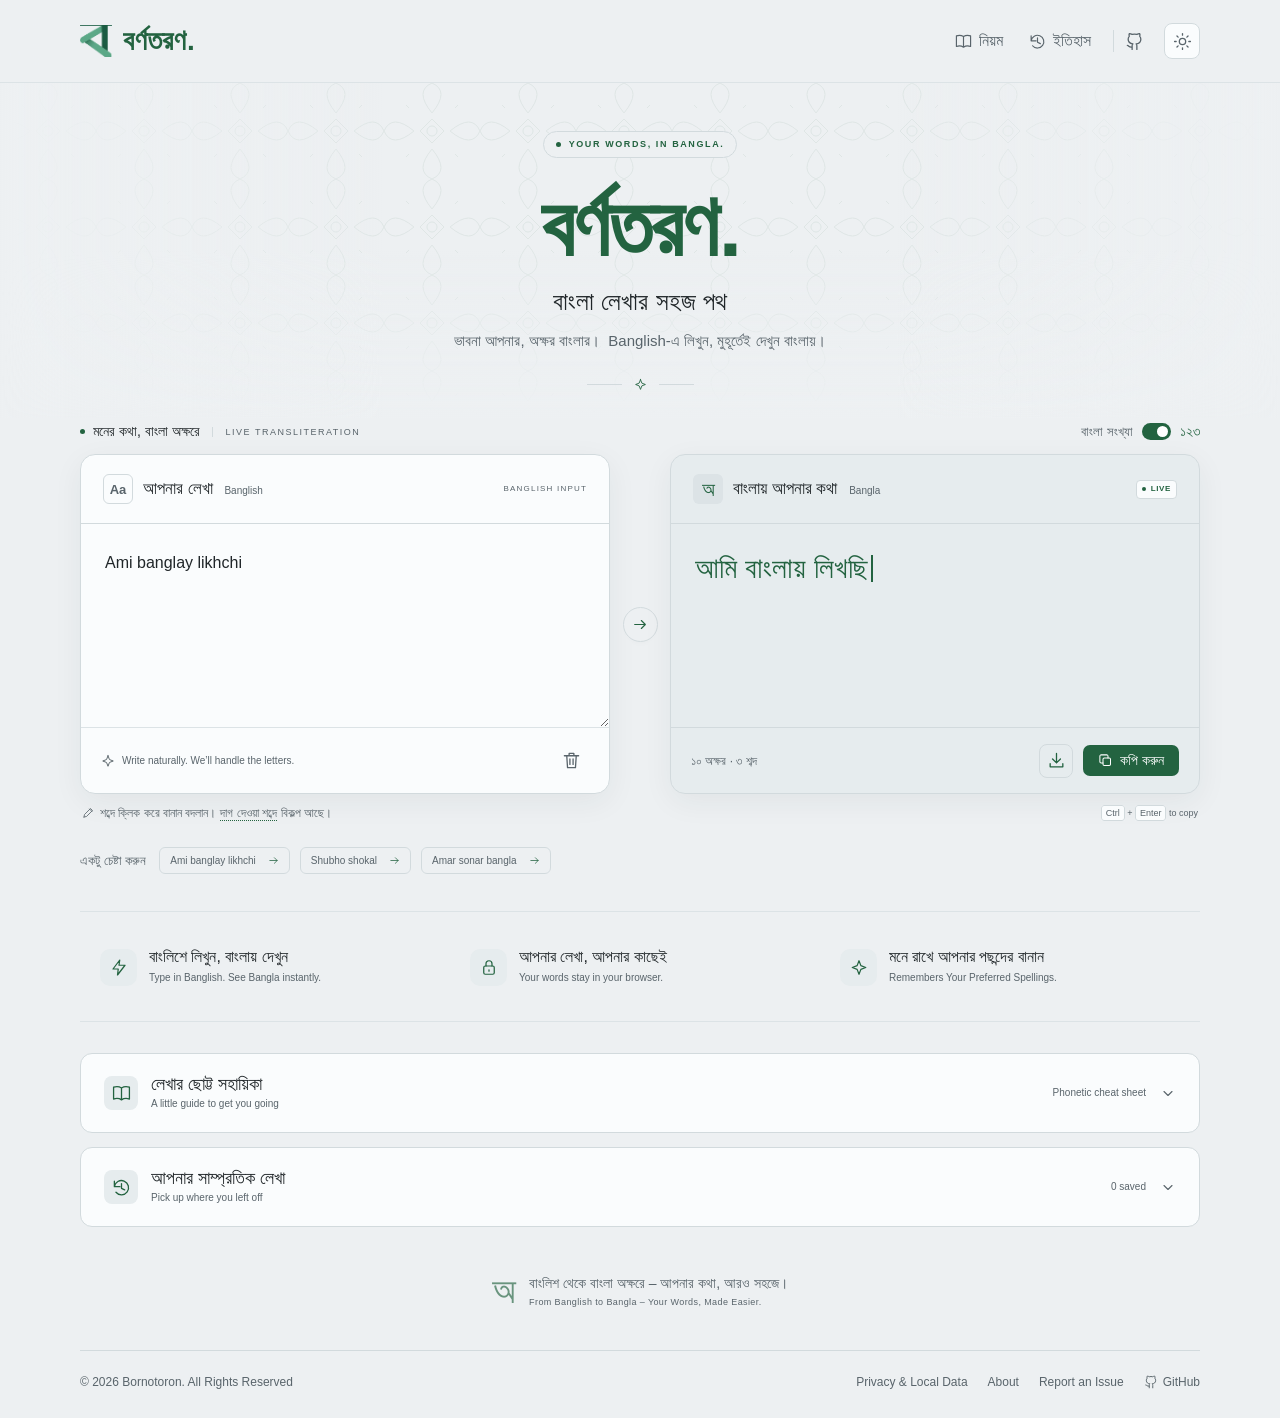
==== commit 3ddf36ee: "Update index" ====
--- a/index.html
+++ b/index.html
@@ -6,8 +6,8 @@
   <meta name="theme-color" content="#EDF0F2">
   <meta name="description" content="Bornotoron – বাংলা লেখার সহজ পথ। Type in Banglish and get Bangla instantly. A private, free, browser-based phonetic keyboard.">
   <title>বর্ণতরণ – বাংলা লেখার সহজ পথ</title>
-  <link id="site-favicon" rel="icon" type="image/png" href="Assets/Favicon/favicon.png" data-source="Assets/Favicon/favicon.png">
-  <link rel="apple-touch-icon" href="Assets/Favicon/favicon.png">
+  <link id="site-favicon" rel="icon" type="image/png" href="Assets/Favicon/Bornotoron_Favicon.png" data-source="Assets/Favicon/Bornotoron_Favicon.png">
+  <link rel="apple-touch-icon" href="Assets/Favicon/Bornotoron_Favicon.png">
   <script>
     try { const t = localStorage.getItem('bornotoron.theme'); document.documentElement.dataset.theme = t === 'dark' || t === 'light' ? t : (matchMedia('(prefers-color-scheme: dark)').matches ? 'dark' : 'light'); } catch (_) { document.documentElement.dataset.theme = matchMedia('(prefers-color-scheme: dark)').matches ? 'dark' : 'light'; }
   </script>
@@ -44,7 +44,7 @@
   <header id="site-header" class="site-header">
     <nav class="nav-container" aria-label="প্রধান নেভিগেশন">
       <a class="brand" href="./" aria-label="বর্ণতরণ — হোম">
-        <span class="brand-mark" aria-hidden="true"><img src="Assets/Logo/logo.png" alt="" width="1024" height="1024" decoding="async"></span>
+        <span class="brand-mark" aria-hidden="true"><img src="Assets/Logo/Bornotoron_Logo.png" alt="" width="1024" height="1024" decoding="async"></span>
         <span>বর্ণতরণ<span class="brand-period">.</span></span>
       </a>
       <button class="menu-toggle" id="menu-toggle" aria-label="মেনু খুলুন" aria-expanded="false" aria-controls="navigation"><span class="hamburger-lines" aria-hidden="true"><span></span><span></span><span></span></span></button>
@@ -61,16 +61,16 @@
   <main>
     <section class="hero" aria-labelledby="hero-title">
       <div class="hero-pattern" aria-hidden="true"></div>
-      <span class="eyebrow"><span class="status-dot"></span> YOUR WORDS. YOUR LANGUAGE.</span>
+      <span class="eyebrow"><span class="status-dot"></span> YOUR WORDS, IN BANGLA. </span>
       <h1 id="hero-title">বর্ণতরণ<span class="hero-dot">.</span></h1>
       <h2>বাংলা লেখার সহজ পথ</h2>
-      <p>ভাবনা আপনার, অক্ষর বাংলার। <span class="hero-description">Type in Banglish. Watch it become Bangla.</span></p>
+      <p>ভাবনা আপনার, অক্ষর বাংলার।&nbsp; Banglish-এ লিখুন, মুহূর্তেই দেখুন বাংলায়।</p>
       <div class="hero-flourish" aria-hidden="true"><span></span><svg class="icon"><use href="#i-spark"/></svg><span></span></div>
     </section>
 
     <section id="writing-workspace" class="workspace page-width" aria-label="Banglish to Bangla editor">
       <div class="workspace-heading">
-        <p><span class="status-dot"></span><span>মনের কথা, বাংলার অক্ষরে</span><span class="live-label">LIVE TRANSLITERATION</span></p>
+        <p><span class="status-dot"></span><span>মনের কথা, বাংলা অক্ষরে</span><span class="live-label">LIVE TRANSLITERATION</span></p>
         <label class="number-control" for="number-toggle"><span>বাংলা সংখ্যা</span><input type="checkbox" id="number-toggle" checked><span class="switch" aria-hidden="true"></span><span class="number-preview" aria-hidden="true">১২৩</span></label>
       </div>
       <div class="editor-grid">
@@ -87,14 +87,14 @@
           <footer class="panel-footer output-footer"><span class="output-count" id="output-counter">০ অক্ষর <span>·</span> ০ শব্দ</span><div class="output-actions"><button class="icon-button download-button" id="download-button" aria-label="Download Bangla as a text file" title="Download .txt"><svg class="icon"><use href="#i-download"/></svg></button><button class="copy-button" id="copy-button"><svg class="icon"><use href="#i-copy"/></svg><span>কপি করুন</span><span class="copy-tooltip" role="tooltip">Copied!</span></button></div></footer>
         </article>
       </div>
-      <div class="editor-underbar"><p><svg class="icon"><use href="#i-edit"/></svg> শব্দে ক্লিক করে বানান বদলান। <span class="underline-example">দাগ দেওয়া শব্দে</span> বিকল্প আছে।</p><span class="keyboard-hint"><kbd>Ctrl</kbd> + <kbd>Enter</kbd> to copy</span></div>
-      <div class="example-row"><span>একটু চেষ্টা করুন</span><button class="example-chip" data-example="Ami banglay likhchi">Ami banglay likhchi <svg class="icon"><use href="#i-arrow"/></svg></button><button class="example-chip" data-example="shubho shokal">shubho shokal <svg class="icon"><use href="#i-arrow"/></svg></button><button class="example-chip" data-example="amar bon bhalo ache">amar bon bhalo ache <svg class="icon"><use href="#i-arrow"/></svg></button></div>
+      <div class="editor-underbar"><p><svg class="icon"><use href="#i-edit"/></svg> শব্দে ক্লিক করে বানান বদলান। <span class="underline-example">দাগ দেওয়া শব্দে</span> বিকল্প আছে।</p><span class="keyboard-hint"><kbd>Ctrl</kbd> + <kbd>Enter</kbd> to copy</span></div> 
+      <div class="example-row"><span>একটু চেষ্টা করুন</span><button class="example-chip" data-example="Ami banglay likhchi">Ami banglay likhchi<svg class="icon"><use href="#i-arrow"/></svg></button><button class="example-chip" data-example="Shubho shokal">Shubho shokal<svg class="icon"><use href="#i-arrow"/></svg></button><button class="example-chip" data-example="Amar sonar bangla">Amar sonar bangla<svg class="icon"><use href="#i-arrow"/></svg></button></div>
     </section>
 
     <section class="benefits page-width" aria-label="Features">
-      <article><span class="feature-icon"><svg class="icon"><use href="#i-bolt"/></svg></span><div><h3>লিখুন, বাংলায় দেখুন</h3><p>Type in Banglish. Get Bangla instantly.</p></div></article>
+      <article><span class="feature-icon"><svg class="icon"><use href="#i-bolt"/></svg></span><div><h3>বাংলিশে লিখুন, বাংলায় দেখুন</h3><p>Type in Banglish. See Bangla instantly.</p></div></article>
       <article><span class="feature-icon"><svg class="icon"><use href="#i-lock"/></svg></span><div><h3>আপনার লেখা, আপনার কাছেই</h3><p>Your words stay in your browser.</p></div></article>
-      <article><span class="feature-icon"><svg class="icon"><use href="#i-spark"/></svg></span><div><h3>পছন্দের বানান মনে রাখে</h3><p>Your preferred spellings, remembered.</p></div></article>
+      <article><span class="feature-icon"><svg class="icon"><use href="#i-spark"/></svg></span><div><h3>মনে রাখে আপনার পছন্দের বানান</h3><p>Remembers Your Preferred Spellings.</p></div></article>
     </section>
 
     <section id="cheat-sheet" class="reference-section page-width reveal">
@@ -107,7 +107,7 @@
       <div class="collapsible" id="history-content" inert><div class="collapse-inner"><div class="history-body"><div class="history-toolbar"><p>Last 10 conversions · saved only on this device</p><button class="text-button" id="clear-history">Clear history</button></div><div id="history-list"></div></div></div></div>
     </section>
 
-    <section class="closing-note page-width"><span aria-hidden="true">অ</span><p>এক ভাষা থেকে আরেক ভাষায়, একটু সহজে।<small>A small bridge. A world of expression.</small></p></section>
+    <section class="closing-note page-width"><span aria-hidden="true">অ</span><p>বাংলিশ থেকে বাংলা অক্ষরে – আপনার কথা, আরও সহজে।<small>From Banglish to Bangla – Your Words, Made Easier.</small></p></section>
   </main>
 
   <footer class="site-footer page-width" lang="en"><p>© 2026 Bornotoron. All Rights Reserved</p><nav class="footer-links" aria-label="Footer"><button class="text-button" id="privacy-button">Privacy &amp; Local Data</button><a href="#project-info">About</a><button class="text-button" id="report-button">Report an Issue</button><a class="footer-github" href="https://github.com/TajkirHossen-14/Bornotoron" target="_blank" rel="noopener noreferrer" aria-label="Bornotoron on GitHub – opens in a new tab"><svg class="icon" aria-hidden="true"><use href="#i-github"/></svg>GitHub</a></nav></footer>
--- a/style.css
+++ b/style.css
@@ -1,353 +1,2138 @@
-/* Bornotoron — no framework. Theme tokens are the only color source. */
 :root {
   color-scheme: light;
   /* Silver-water surfaces with the requested forest-green brand. */
-  --bg: #edf0f2; --surface: #fafcfd; --sage: #e6ecee; --sage-deep: #dce3e6;
-  --text: #202629; --muted: #59646b; --accent: #236340; --accent-text: #236340;
-  --hover: #194d30; --on-accent: #ffffff; --line: #d2dadd; --subtle-line: #dce3e6;
-  --action-bg: #236340; --action-hover: #194d30; --control-track: #236340; --control-knob: #ffffff;
+  --bg: #edf0f2;
+  --surface: #fafcfd;
+  --sage: #e6ecee;
+  --sage-deep: #dce3e6;
+  --text: #202629;
+  --muted: #59646b;
+  --accent: #236340;
+  --accent-text: #236340;
+  --hover: #194d30;
+  --on-accent: #ffffff;
+  --line: #d2dadd;
+  --subtle-line: #dce3e6;
+  --action-bg: #236340;
+  --action-hover: #194d30;
+  --control-track: #236340;
+  --control-knob: #ffffff;
   --focus-ring: rgb(35 99 64 / 9%);
-  --header: rgb(237 240 242 / 92%); --shadow: 0 8px 30px rgb(36 49 59 / 6%);
-  --popover-shadow: 0 16px 50px rgb(26 36 44 / 16%); --danger: #a23e35;
+  --header: rgb(237 240 242 / 92%);
+  --shadow: 0 8px 30px rgb(36 49 59 / 6%);
+  --popover-shadow: 0 16px 50px rgb(26 36 44 / 16%);
+  --danger: #a23e35;
   --bangla: 'Hind Siliguri', 'Noto Sans Bengali', sans-serif;
   --english: 'Inter', var(--bangla), sans-serif;
 }
+
 [data-theme="dark"] {
   color-scheme: dark;
   /* GitHub-inspired near-black and slate, without green-tinted surfaces. */
-  --bg: #0d1117; --surface: #161b22; --sage: #161b22; --sage-deep: #21262d;
-  --text: #e6edf3; --muted: #a7b0ba; --accent: #47be7a; --accent-text: #47be7a;
-  --hover: #71d799; --on-accent: #47be7a; --line: #30363d; --subtle-line: #272e36;
-  --action-bg: #21262d; --action-hover: #30363d; --control-track: #737d87; --control-knob: #ffffff;
+  --bg: #0d1117;
+  --surface: #161b22;
+  --sage: #161b22;
+  --sage-deep: #21262d;
+  --text: #e6edf3;
+  --muted: #a7b0ba;
+  --accent: #47be7a;
+  --accent-text: #47be7a;
+  --hover: #71d799;
+  --on-accent: #47be7a;
+  --line: #30363d;
+  --subtle-line: #272e36;
+  --action-bg: #21262d;
+  --action-hover: #30363d;
+  --control-track: #737d87;
+  --control-knob: #ffffff;
   --focus-ring: rgb(255 255 255 / 7%);
-  --header: rgb(13 17 23 / 94%); --shadow: 0 8px 30px rgb(0 0 0 / 16%);
-  --popover-shadow: 0 16px 50px rgb(0 0 0 / 40%); --danger: #f2a397;
-}
-* { box-sizing: border-box; }
-html { scroll-behavior: smooth; scroll-padding-top: 96px; }
-body { margin: 0; background: var(--bg); color: var(--text); font-family: var(--english); font-size: 14px; line-height: 1.6; -webkit-font-smoothing: antialiased; }
-body, .site-header, .editor-card, button, input, .word-popover, dialog { transition: background-color .3s, color .3s, border-color .3s, box-shadow .2s, transform .2s; }
-button, input, textarea { font: inherit; }
-button, a, input, textarea { -webkit-tap-highlight-color: transparent; }
-button, a { touch-action: manipulation; }
-button { cursor: pointer; color: inherit; }
-button { border: 0; background: none; }
-button:disabled { opacity: .45; cursor: not-allowed; transform: none !important; box-shadow: none !important; }
-a { color: inherit; text-decoration: none; }
-button:focus-visible, a:focus-visible, [tabindex]:focus-visible, input:focus-visible, textarea:focus-visible { outline: 2px solid var(--accent); outline-offset: 4px; }
-::selection { background: var(--sage-deep); color: var(--accent-text); }
-h1, h2, h3, p { margin: 0; }
-[hidden] { display: none !important; }
-.icon { width: 19px; height: 19px; flex-shrink: 0; fill: none; stroke: currentColor; stroke-width: 1.65; stroke-linecap: round; stroke-linejoin: round; vertical-align: middle; }
-.svg-library { position: absolute; width: 0; height: 0; overflow: hidden; }
-.sr-only { position: absolute; width: 1px; height: 1px; overflow: hidden; clip-path: inset(50%); white-space: nowrap; }
-.page-width { width: min(1120px, calc(100% - 80px)); margin-inline: auto; }
-.skip-link { position: fixed; z-index: 100; left: 16px; top: -100px; padding: 12px; background: var(--surface); border: 2px solid var(--accent); }
-.skip-link:focus { top: 12px; }
-.site-header { position: sticky; z-index: 30; top: 0; height: 83px; border-bottom: 1px solid var(--subtle-line); background: var(--header); backdrop-filter: blur(16px); animation: fade-up .55s both; }
-.site-header.scrolled { box-shadow: 0 3px 20px rgb(0 0 0 / 5%); }
-.nav-container { max-width: 1200px; margin: auto; padding: 0 40px; height: 100%; display: flex; align-items: center; justify-content: space-between; }
-.brand { display: flex; align-items: center; gap: 11px; color: var(--accent-text); font: 600 28px/1 var(--bangla); }
+  --header: rgb(13 17 23 / 94%);
+  --shadow: 0 8px 30px rgb(0 0 0 / 16%);
+  --popover-shadow: 0 16px 50px rgb(0 0 0 / 40%);
+  --danger: #f2a397;
+}
+
+* {
+  box-sizing: border-box;
+}
+
+html {
+  scroll-behavior: smooth;
+  scroll-padding-top: 96px;
+}
+
+body {
+  margin: 0;
+  background: var(--bg);
+  color: var(--text);
+  font-family: var(--english);
+  font-size: 14px;
+  line-height: 1.6;
+  -webkit-font-smoothing: antialiased;
+}
+
+body,
+.site-header,
+.editor-card,
+button,
+input,
+.word-popover,
+dialog {
+  transition: background-color .3s, color .3s, border-color .3s, box-shadow .2s, transform .2s;
+}
+
+button,
+input,
+textarea {
+  font: inherit;
+}
+
+button,
+a,
+input,
+textarea {
+  -webkit-tap-highlight-color: transparent;
+}
+
+button,
+a {
+  touch-action: manipulation;
+}
+
+button {
+  cursor: pointer;
+  color: inherit;
+}
+
+button {
+  border: 0;
+  background: none;
+}
+
+button:disabled {
+  opacity: .45;
+  cursor: not-allowed;
+  transform: none !important;
+  box-shadow: none !important;
+}
+
+a {
+  color: inherit;
+  text-decoration: none;
+}
+
+button:focus-visible,
+a:focus-visible,
+[tabindex]:focus-visible,
+input:focus-visible,
+textarea:focus-visible {
+  outline: 2px solid var(--accent);
+  outline-offset: 4px;
+}
+
+::selection {
+  background: var(--sage-deep);
+  color: var(--accent-text);
+}
+
+h1,
+h2,
+h3,
+p {
+  margin: 0;
+}
+
+[hidden] {
+  display: none !important;
+}
+
+.icon {
+  width: 19px;
+  height: 19px;
+  flex-shrink: 0;
+  fill: none;
+  stroke: currentColor;
+  stroke-width: 1.65;
+  stroke-linecap: round;
+  stroke-linejoin: round;
+  vertical-align: middle;
+}
+
+.svg-library {
+  position: absolute;
+  width: 0;
+  height: 0;
+  overflow: hidden;
+}
+
+.sr-only {
+  position: absolute;
+  width: 1px;
+  height: 1px;
+  overflow: hidden;
+  clip-path: inset(50%);
+  white-space: nowrap;
+}
+
+.page-width {
+  width: min(1120px, calc(100% - 80px));
+  margin-inline: auto;
+}
+
+.skip-link {
+  position: fixed;
+  z-index: 100;
+  left: 16px;
+  top: -100px;
+  padding: 12px;
+  background: var(--surface);
+  border: 2px solid var(--accent);
+}
+
+.skip-link:focus {
+  top: 12px;
+}
+
+.site-header {
+  position: sticky;
+  z-index: 30;
+  top: 0;
+  height: 83px;
+  border-bottom: 1px solid var(--subtle-line);
+  background: var(--header);
+  backdrop-filter: blur(16px);
+  animation: fade-up .55s both;
+}
+
+.site-header.scrolled {
+  box-shadow: 0 3px 20px rgb(0 0 0 / 5%);
+}
+
+.nav-container {
+  max-width: 1200px;
+  margin: auto;
+  padding: 0 40px;
+  height: 100%;
+  display: flex;
+  align-items: center;
+  justify-content: space-between;
+}
+
+.brand {
+  display: flex;
+  align-items: center;
+  gap: 11px;
+  color: var(--accent-text);
+  font: 600 28px/1 var(--bangla);
+}
+
 /* Original logo with real PNG alpha transparency. Only surplus transparent
    margins are cropped in presentation; no white tile or replacement artwork. */
-.brand-mark { position: relative; display: block; flex-shrink: 0; width: 32px; height: 32px; overflow: hidden; background: transparent; }
-.brand-mark img { position: absolute; width: 168%; height: 168%; max-width: none; left: -34%; top: -36%; object-fit: contain; }
-.brand-period { color: var(--accent); margin-left: 1px; }
-.nav-actions { display: flex; gap: 26px; align-items: center; }
-.menu-toggle, .mobile-nav-label { display: none; }
-.menu-toggle { width: 44px; height: 44px; border: 1px solid var(--line); border-radius: 11px; background: var(--surface); color: var(--accent-text); align-items: center; justify-content: center; }
-.hamburger-lines { position: relative; width: 19px; height: 16px; }
-.hamburger-lines span { position: absolute; left: 0; width: 19px; height: 1.5px; border-radius: 2px; background: currentColor; transition: transform .28s ease, top .28s ease, opacity .2s; }
-.hamburger-lines span:nth-child(1) { top: 0; }
-.hamburger-lines span:nth-child(2) { top: 7px; }
-.hamburger-lines span:nth-child(3) { top: 14px; }
-.menu-toggle[aria-expanded="true"] .hamburger-lines span:nth-child(1) { top: 7px; transform: rotate(45deg); }
-.menu-toggle[aria-expanded="true"] .hamburger-lines span:nth-child(2) { opacity: 0; transform: scaleX(.2); }
-.menu-toggle[aria-expanded="true"] .hamburger-lines span:nth-child(3) { top: 7px; transform: rotate(-45deg); }
-.nav-link { padding: 9px 0; display: flex; align-items: center; gap: 7px; font-family: var(--bangla); font-size: 16px; color: var(--muted); position: relative; }
-.nav-link .icon { width: 17px; }
-.nav-link::after { content: ''; position: absolute; bottom: 0; left: 0; right: 0; height: 2px; background: var(--accent); transform: scaleX(0); transform-origin: left; transition: transform .2s; }
-.nav-link:hover, .nav-link[aria-expanded="true"] { color: var(--accent-text); transform: translateY(-1px); }
-.nav-link:hover::after, .nav-link[aria-expanded="true"]::after { transform: scaleX(1); }
-.nav-divider { height: 22px; width: 1px; background: var(--line); margin-left: -4px; margin-right: -10px; }
-.icon-button { width: 36px; height: 36px; display: inline-flex; justify-content: center; align-items: center; border-radius: 8px; color: var(--muted); flex-shrink: 0; }
-.icon-button:hover { background: var(--sage-deep); color: var(--accent-text); transform: scale(1.05); }
-.nav-actions > .icon-button { margin-left: -14px; }
-.theme-toggle { border: 1px solid var(--line); background: var(--surface); position: relative; }
-.theme-toggle .icon { position: absolute; transition: opacity .3s, transform .3s; }
+.brand-mark {
+  position: relative;
+  display: block;
+  flex-shrink: 0;
+  width: 32px;
+  height: 32px;
+  overflow: hidden;
+  background: transparent;
+}
+
+.brand-mark img {
+  position: absolute;
+  width: 168%;
+  height: 168%;
+  max-width: none;
+  left: -34%;
+  top: -36%;
+  object-fit: contain;
+}
+
+.brand-period {
+  color: var(--accent);
+  margin-left: 1px;
+}
+
+.nav-actions {
+  display: flex;
+  gap: 26px;
+  align-items: center;
+}
+
+.menu-toggle,
+.mobile-nav-label {
+  display: none;
+}
+
+.menu-toggle {
+  width: 44px;
+  height: 44px;
+  border: 1px solid var(--line);
+  border-radius: 11px;
+  background: var(--surface);
+  color: var(--accent-text);
+  align-items: center;
+  justify-content: center;
+}
+
+.hamburger-lines {
+  position: relative;
+  width: 19px;
+  height: 16px;
+}
+
+.hamburger-lines span {
+  position: absolute;
+  left: 0;
+  width: 19px;
+  height: 1.5px;
+  border-radius: 2px;
+  background: currentColor;
+  transition: transform .28s ease, top .28s ease, opacity .2s;
+}
+
+.hamburger-lines span:nth-child(1) {
+  top: 0;
+}
+
+.hamburger-lines span:nth-child(2) {
+  top: 7px;
+}
+
+.hamburger-lines span:nth-child(3) {
+  top: 14px;
+}
+
+.menu-toggle[aria-expanded="true"] .hamburger-lines span:nth-child(1) {
+  top: 7px;
+  transform: rotate(45deg);
+}
+
+.menu-toggle[aria-expanded="true"] .hamburger-lines span:nth-child(2) {
+  opacity: 0;
+  transform: scaleX(.2);
+}
+
+.menu-toggle[aria-expanded="true"] .hamburger-lines span:nth-child(3) {
+  top: 7px;
+  transform: rotate(-45deg);
+}
+
+.nav-link {
+  padding: 9px 0;
+  display: flex;
+  align-items: center;
+  gap: 7px;
+  font-family: var(--bangla);
+  font-size: 16px;
+  color: var(--muted);
+  position: relative;
+}
+
+.nav-link .icon {
+  width: 17px;
+}
+
+.nav-link::after {
+  content: '';
+  position: absolute;
+  bottom: 0;
+  left: 0;
+  right: 0;
+  height: 2px;
+  background: var(--accent);
+  transform: scaleX(0);
+  transform-origin: left;
+  transition: transform .2s;
+}
+
+.nav-link:hover,
+.nav-link[aria-expanded="true"] {
+  color: var(--accent-text);
+  transform: translateY(-1px);
+}
+
+/* Disclosure underline is tied to open state, not lingering hover. */
+.nav-link:not([aria-expanded]):hover::after,
+.nav-link[aria-expanded="true"]::after {
+  transform: scaleX(1);
+}
+
+.nav-divider {
+  height: 22px;
+  width: 1px;
+  background: var(--line);
+  margin-left: -4px;
+  margin-right: -10px;
+}
+
+.icon-button {
+  width: 36px;
+  height: 36px;
+  display: inline-flex;
+  justify-content: center;
+  align-items: center;
+  border-radius: 8px;
+  color: var(--muted);
+  flex-shrink: 0;
+}
+
+.icon-button:hover {
+  background: var(--sage-deep);
+  color: var(--accent-text);
+  transform: scale(1.05);
+}
+
+.nav-actions>.icon-button {
+  margin-left: -14px;
+}
+
+.theme-toggle {
+  border: 1px solid var(--line);
+  background: var(--surface);
+  position: relative;
+}
+
+.theme-toggle .icon {
+  position: absolute;
+  transition: opacity .3s, transform .3s;
+}
+
 /* The icon describes the CURRENT theme; the accessible label describes the action. */
-.sun-icon { opacity: 1; transform: rotate(0) scale(1); }
-.moon-icon { opacity: 0; transform: rotate(90deg) scale(.4); }
-[data-theme="dark"] .sun-icon { opacity: 0; transform: rotate(-90deg) scale(.4); }
-[data-theme="dark"] .moon-icon { opacity: 1; transform: rotate(0) scale(1); }
-.hero { text-align: center; position: relative; padding: 48px 20px 27px; overflow: hidden; isolation: isolate; animation: fade-up .65s .08s both; }
+.sun-icon {
+  opacity: 1;
+  transform: rotate(0) scale(1);
+}
+
+.moon-icon {
+  opacity: 0;
+  transform: rotate(90deg) scale(.4);
+}
+
+[data-theme="dark"] .sun-icon {
+  opacity: 0;
+  transform: rotate(-90deg) scale(.4);
+}
+
+[data-theme="dark"] .moon-icon {
+  opacity: 1;
+  transform: rotate(0) scale(1);
+}
+
+.hero {
+  text-align: center;
+  position: relative;
+  padding: 48px 20px 27px;
+  overflow: hidden;
+  isolation: isolate;
+  animation: fade-up .65s .08s both;
+}
+
 /* Tileable alpona: four pointed petals, a diamond, and running stitch dots. */
-.hero-pattern { position: absolute; z-index: -1; inset: 0; opacity: .065; color: var(--accent); background-color: currentColor; mask-image: url("data:image/svg+xml,%3Csvg xmlns='http://www.w3.org/2000/svg' width='96' height='96' viewBox='0 0 96 96'%3E%3Cg fill='none' stroke='black' stroke-width='1'%3E%3Cpath d='M48 30Q30 8 48 0Q66 8 48 30ZM48 66Q30 88 48 96Q66 88 48 66ZM30 48Q8 30 0 48Q8 66 30 48ZM66 48Q88 30 96 48Q88 66 66 48ZM48 36L60 48 48 60 36 48Z'/%3E%3Ccircle cx='48' cy='48' r='5'/%3E%3Cpath d='m22 22 3 3m46 46 3 3m0-52-3 3M25 71l-3 3'/%3E%3C/g%3E%3C/svg%3E"); }
-[data-theme="dark"] .hero-pattern { color: var(--muted); opacity: .035; }
-.hero::after { content: ''; position: absolute; z-index: -1; inset: 0; background: linear-gradient(to right, var(--bg), transparent 30%, transparent 70%, var(--bg)), linear-gradient(to bottom, transparent 50%, var(--bg)); }
-.eyebrow { display: inline-flex; align-items: center; gap: 8px; border: 1px solid var(--line); border-radius: 50px; background: var(--bg); padding: 5px 12px; color: var(--accent-text); letter-spacing: 1.6px; font-size: 9px; font-weight: 650; }
-.status-dot { width: 5px; height: 5px; border-radius: 50%; background: var(--accent); display: inline-block; flex-shrink: 0; }
-.hero h1 { font: 600 84px/1.25 var(--bangla); letter-spacing: -3px; color: var(--accent-text); margin: 17px 0 0; }
-.hero-dot { color: var(--accent); margin-left: 3px; }
-.hero h2 { font: 500 25px/1.7 var(--bangla); letter-spacing: .15px; margin-top: 0; }
-.hero > p { font-family: var(--bangla); font-size: 15px; color: var(--muted); margin-top: 7px; }
-.hero-description { font: 12px var(--english); margin-left: 7px; }
-.hero-flourish { display: flex; align-items: center; justify-content: center; gap: 12px; color: var(--accent); margin-top: 25px; }
-.hero-flourish span { width: 35px; height: 1px; background: var(--line); }
-.hero-flourish .icon { width: 13px; height: 13px; }
-.workspace { animation: fade-up .65s .18s both; padding-top: 5px; }
-.workspace-heading { display: flex; align-items: center; justify-content: space-between; margin-bottom: 14px; gap: 16px; }
-.workspace-heading > p { display: flex; align-items: center; gap: 8px; font: 500 14px var(--bangla); }
-.live-label { font: 9px var(--english); letter-spacing: 1.5px; color: var(--muted); border-left: 1px solid var(--line); margin-left: 4px; padding-left: 13px; }
-.number-control { display: flex; align-items: center; gap: 9px; font: 13px var(--bangla); color: var(--muted); cursor: pointer; white-space: nowrap; }
-.number-control input { position: absolute; opacity: 0; width: 32px; height: 22px; }
-.switch { width: 29px; height: 17px; border-radius: 50px; background: var(--muted); display: inline-block; position: relative; transition: background .2s; }
-.switch::after { content: ''; position: absolute; top: 3px; left: 3px; width: 11px; height: 11px; background: var(--control-knob); border-radius: 50%; transition: transform .2s; }
-.number-control input:checked + .switch { background: var(--control-track); }
-.number-control input:checked + .switch::after { transform: translateX(12px); }
-.number-control input:focus-visible + .switch { outline: 2px solid var(--accent); outline-offset: 4px; }
-.number-preview { font-size: 14px; color: var(--accent-text); }
+.hero-pattern {
+  position: absolute;
+  z-index: -1;
+  inset: 0;
+  opacity: .065;
+  color: var(--accent);
+  background-color: currentColor;
+  mask-image: url("data:image/svg+xml,%3Csvg xmlns='http://www.w3.org/2000/svg' width='96' height='96' viewBox='0 0 96 96'%3E%3Cg fill='none' stroke='black' stroke-width='1'%3E%3Cpath d='M48 30Q30 8 48 0Q66 8 48 30ZM48 66Q30 88 48 96Q66 88 48 66ZM30 48Q8 30 0 48Q8 66 30 48ZM66 48Q88 30 96 48Q88 66 66 48ZM48 36L60 48 48 60 36 48Z'/%3E%3Ccircle cx='48' cy='48' r='5'/%3E%3Cpath d='m22 22 3 3m46 46 3 3m0-52-3 3M25 71l-3 3'/%3E%3C/g%3E%3C/svg%3E");
+}
+
+[data-theme="dark"] .hero-pattern {
+  color: var(--muted);
+  opacity: .035;
+}
+
+.hero::after {
+  content: '';
+  position: absolute;
+  z-index: -1;
+  inset: 0;
+  background: linear-gradient(to right, var(--bg), transparent 30%, transparent 70%, var(--bg)), linear-gradient(to bottom, transparent 50%, var(--bg));
+}
+
+.eyebrow {
+  display: inline-flex;
+  align-items: center;
+  gap: 8px;
+  border: 1px solid var(--line);
+  border-radius: 50px;
+  background: var(--bg);
+  padding: 5px 12px;
+  color: var(--accent-text);
+  letter-spacing: 1.6px;
+  font-size: 9px;
+  font-weight: 650;
+}
+
+.status-dot {
+  width: 5px;
+  height: 5px;
+  border-radius: 50%;
+  background: var(--accent);
+  display: inline-block;
+  flex-shrink: 0;
+}
+
+.hero h1 {
+  font: 600 84px/1.25 var(--bangla);
+  letter-spacing: -3px;
+  color: var(--accent-text);
+  margin: 17px 0 0;
+}
+
+.hero-dot {
+  color: var(--accent);
+  margin-left: 3px;
+}
+
+.hero h2 {
+  font: 500 25px/1.7 var(--bangla);
+  letter-spacing: .15px;
+  margin-top: 0;
+}
+
+.hero>p {
+  font-family: var(--bangla);
+  font-size: 15px;
+  color: var(--muted);
+  margin-top: 7px;
+}
+
+.hero-description {
+  font: 12px var(--english);
+  margin-left: 7px;
+}
+
+.hero-flourish {
+  display: flex;
+  align-items: center;
+  justify-content: center;
+  gap: 12px;
+  color: var(--accent);
+  margin-top: 25px;
+}
+
+.hero-flourish span {
+  width: 35px;
+  height: 1px;
+  background: var(--line);
+}
+
+.hero-flourish .icon {
+  width: 13px;
+  height: 13px;
+}
+
+.workspace {
+  animation: fade-up .65s .18s both;
+  padding-top: 5px;
+}
+
+.workspace-heading {
+  display: flex;
+  align-items: center;
+  justify-content: space-between;
+  margin-bottom: 14px;
+  gap: 16px;
+}
+
+.workspace-heading>p {
+  display: flex;
+  align-items: center;
+  gap: 8px;
+  font: 500 14px var(--bangla);
+}
+
+.live-label {
+  font: 9px var(--english);
+  letter-spacing: 1.5px;
+  color: var(--muted);
+  border-left: 1px solid var(--line);
+  margin-left: 4px;
+  padding-left: 13px;
+}
+
+.number-control {
+  display: flex;
+  align-items: center;
+  gap: 9px;
+  font: 13px var(--bangla);
+  color: var(--muted);
+  cursor: pointer;
+  white-space: nowrap;
+}
+
+.number-control input {
+  position: absolute;
+  opacity: 0;
+  width: 32px;
+  height: 22px;
+}
+
+.switch {
+  width: 29px;
+  height: 17px;
+  border-radius: 50px;
+  background: var(--muted);
+  display: inline-block;
+  position: relative;
+  transition: background .2s;
+}
+
+.switch::after {
+  content: '';
+  position: absolute;
+  top: 3px;
+  left: 3px;
+  width: 11px;
+  height: 11px;
+  background: var(--control-knob);
+  border-radius: 50%;
+  transition: transform .2s;
+}
+
+.number-control input:checked+.switch {
+  background: var(--control-track);
+}
+
+.number-control input:checked+.switch::after {
+  transform: translateX(12px);
+}
+
+.number-control input:focus-visible+.switch {
+  outline: 2px solid var(--accent);
+  outline-offset: 4px;
+}
+
+.number-preview {
+  font-size: 14px;
+  color: var(--accent-text);
+}
+
 /* The arrow owns a grid track: it can never overlap either editor card. */
-.editor-grid { display: grid; grid-template-columns: minmax(0, 1fr) 40px minmax(0, 1fr); gap: 10px; }
-.editor-card { min-width: 0; border: 1px solid var(--line); border-radius: 15px; background: var(--surface); box-shadow: var(--shadow); overflow: hidden; }
-.input-card:focus-within { border-color: var(--accent); box-shadow: 0 0 0 3px var(--focus-ring); }
-.output-card { background: var(--sage); border-color: var(--line); }
-.panel-heading { display: flex; justify-content: space-between; align-items: center; min-height: 69px; padding: 0 22px; border-bottom: 1px solid var(--line); gap: 12px; }
-.panel-heading > div { display: flex; align-items: center; gap: 10px; }
-.language-tile { font: 600 13px var(--english); border: 1px solid var(--line); border-radius: 6px; width: 30px; height: 30px; display: grid; place-items: center; color: var(--muted); }
-.bangla-tile { color: var(--accent-text); background: var(--sage-deep); border-color: transparent; font: 500 20px var(--bangla); }
-.panel-heading h3 { font: 500 17px var(--bangla); }
-.panel-heading h3 > span { color: var(--muted); font: 10px var(--english); margin-left: 7px; }
-.panel-label { font-size: 8px; color: var(--muted); letter-spacing: 1.2px; }
-.live-badge { display: flex; align-items: center; gap: 5px; border: 1px solid var(--line); background: var(--surface); border-radius: 4px; padding: 2px 5px; font-size: 8px; font-weight: 600; color: var(--accent-text); letter-spacing: .6px; }
-.live-badge .status-dot { width: 4px; height: 4px; }
-#banglish-input { display: block; width: 100%; height: 203px; resize: vertical; min-height: 203px; max-height: 650px; border: 0; outline: none; background: transparent; padding: 24px; font: 16px/1.9 var(--english); color: var(--text); border-radius: 0; }
-#banglish-input::placeholder { font-family: var(--bangla); color: var(--muted); opacity: .8; }
-.output-scroll { height: 203px; min-height: 203px; padding: 18px 24px 20px; overflow-y: auto; position: relative; }
-.bangla-output { white-space: pre-wrap; overflow-wrap: anywhere; font: 400 29px/1.8 var(--bangla); color: var(--accent-text); min-height: 100%; }
-.output-placeholder { font: 22px/1.8 var(--bangla); color: var(--muted); position: absolute; top: 24px; left: 24px; right: 24px; pointer-events: none; }
-.output-word { font: inherit; line-height: inherit; color: inherit; padding: 0; display: inline-block; max-width: 100%; overflow-wrap: anywhere; vertical-align: baseline; text-align: left; border-radius: 3px; transition: background-color .2s; }
-.output-word:hover { background: var(--sage-deep); }
-.output-word.ambiguous { text-decoration: underline dotted var(--accent); text-underline-offset: 7px; text-decoration-thickness: 2px; }
-.output-word.fresh { animation: type-in .15s ease-out; }
-.output-word.personal { text-decoration: underline; text-decoration-color: var(--line); text-underline-offset: 6px; }
-.output-cursor { display: inline-block; width: 2px; height: 27px; background: var(--accent); margin-left: 3px; vertical-align: -4px; animation: blink 1.15s step-end infinite; }
-.bangla-output:empty + .output-cursor { display: none; }
-.conversion-bridge { align-self: center; justify-self: center; display: grid; place-items: center; width: 35px; height: 35px; border-radius: 50%; border: 1px solid var(--line); background: var(--bg); color: var(--accent-text); box-shadow: 0 2px 5px rgb(0 0 0 / 2%); }
-.conversion-bridge .icon { width: 16px; }
-.panel-footer { min-height: 66px; padding: 12px 20px; border-top: 1px solid var(--subtle-line); display: flex; align-items: center; justify-content: space-between; gap: 10px; }
-.output-footer { border-color: var(--line); }
-.input-hint { display: flex; align-items: center; gap: 7px; font-size: 10px; color: var(--muted); }
-.input-hint .icon { width: 14px; height: 14px; }
-.output-count { font: 12px var(--bangla); color: var(--muted); }
-.output-count span { margin: 0 7px; }
-.output-actions { display: flex; align-items: center; gap: 10px; }
-.download-button { border: 1px solid var(--line); background: transparent; color: var(--accent-text); height: 34px; width: 34px; }
-.copy-button { padding: 7px 15px; display: flex; align-items: center; gap: 7px; border-radius: 7px; color: var(--on-accent); background: var(--action-bg); font: 500 14px var(--bangla); position: relative; }
-.copy-button .icon { width: 15px; height: 15px; }
-.copy-button:hover { background: var(--action-hover); transform: translateY(-1px); box-shadow: 0 3px 10px rgb(0 0 0 / 12%); }
-.copy-tooltip { position: absolute; top: -36px; left: 50%; transform: translate(-50%, 5px); background: var(--text); color: var(--bg); font: 11px var(--english); padding: 6px 9px; border-radius: 5px; pointer-events: none; opacity: 0; transition: opacity .2s, transform .2s; }
-.copy-button.copied .copy-tooltip { opacity: 1; transform: translate(-50%, 0); }
-.copy-button.copied .icon { animation: type-in .2s; }
-.editor-underbar { display: flex; justify-content: space-between; align-items: center; margin: 12px 2px 0; gap: 15px; }
-.editor-underbar p { color: var(--muted); font: 12px var(--bangla); display: flex; gap: 4px; align-items: center; flex-wrap: wrap; }
-.editor-underbar .icon { height: 12px; width: 12px; margin-right: 2px; }
-.underline-example { text-decoration: underline dotted var(--accent); text-underline-offset: 3px; }
-.keyboard-hint { font: 9px var(--english); color: var(--muted); white-space: nowrap; }
-kbd { border: 1px solid var(--line); padding: 2px 4px; border-radius: 3px; font: inherit; background: var(--surface); }
-.example-row { display: flex; flex-wrap: wrap; align-items: center; gap: 10px; margin-top: 27px; }
-.example-row > span { color: var(--muted); font: 13px var(--bangla); margin-right: 3px; }
-.example-chip { font: 10px var(--english); color: var(--muted); padding: 7px 10px; border: 1px solid var(--line); border-radius: 6px; display: inline-flex; gap: 12px; align-items: center; background: var(--bg); }
-.example-chip .icon { width: 11px; height: 11px; color: var(--accent); }
-.example-chip:hover { border-color: var(--accent); background: var(--sage); color: var(--accent-text); transform: translateY(-2px); box-shadow: var(--shadow); }
-.benefits { display: grid; grid-template-columns: repeat(3, 1fr); gap: 30px; padding: 36px 20px 35px; margin-top: 37px; border-top: 1px solid var(--subtle-line); border-bottom: 1px solid var(--subtle-line); }
-.benefits article { display: flex; gap: 12px; align-items: center; }
-.feature-icon { display: grid; place-items: center; width: 37px; height: 37px; flex-shrink: 0; color: var(--accent-text); background: var(--sage); border-radius: 10px; }
-.feature-icon .icon { width: 18px; }
-.benefits h3 { font: 500 16px var(--bangla); margin-bottom: 4px; }
-.benefits p { font-size: 10px; color: var(--muted); }
-.reference-section { border: 1px solid var(--line); border-radius: 12px; margin-top: 31px; background: var(--surface); overflow: hidden; }
-.section-toggle { display: flex; align-items: center; justify-content: space-between; width: 100%; padding: 20px 23px; gap: 20px; text-align: left; }
-.section-toggle:hover { background: var(--sage); }
-.section-title { display: flex; align-items: center; gap: 13px; }
-.section-icon { color: var(--accent-text); width: 34px; height: 34px; border-radius: 8px; background: var(--sage); display: grid; place-items: center; }
-.section-title strong { display: block; font: 500 18px var(--bangla); }
-.section-title small { font-size: 10px; color: var(--muted); display: block; margin-top: 1px; }
-.section-toggle-right { display: flex; align-items: center; gap: 14px; font-size: 10px; color: var(--muted); }
-.chevron { transition: transform .3s; width: 16px; }
-[aria-expanded="true"] .chevron { transform: rotate(180deg); }
-.collapsible { display: grid; grid-template-rows: 0fr; opacity: 0; transition: grid-template-rows .3s ease, opacity .3s; }
-.collapsible.is-open { grid-template-rows: 1fr; opacity: 1; }
-.collapse-inner { overflow: hidden; min-height: 0; }
-.cheat-body, .history-body { border-top: 1px solid var(--line); padding: 24px; }
-.guide-intro, .guide-note { color: var(--muted); font-size: 12px; line-height: 1.9; }
-code { background: var(--sage); border-radius: 4px; padding: 1px 5px; font-family: var(--english); font-size: .95em; color: var(--accent-text); white-space: nowrap; }
-.cheat-tabs { display: flex; gap: 8px; margin: 20px 0; border-bottom: 1px solid var(--line); }
-.cheat-tabs button { padding: 8px 14px; font-family: var(--bangla); border-bottom: 2px solid transparent; color: var(--muted); }
-.cheat-tabs button[aria-selected="true"] { color: var(--accent-text); border-color: var(--accent); }
-.cheat-tabs button span { font: 10px var(--english); margin-left: 4px; }
-.mapping-grid { display: grid; grid-template-columns: repeat(6, 1fr); gap: 8px; margin-bottom: 20px; }
-.mapping-item { display: flex; align-items: center; justify-content: space-between; gap: 8px; background: var(--bg); border: 1px solid var(--subtle-line); padding: 7px 12px; border-radius: 6px; }
-.mapping-item span:first-child { font: 12px var(--english); color: var(--muted); }
-.mapping-item span:last-child { color: var(--accent-text); font: 22px var(--bangla); }
-.history-section { margin-top: 14px; }
-.history-toolbar { display: flex; justify-content: space-between; gap: 16px; margin-bottom: 14px; align-items: center; }
-.history-toolbar p { font-size: 11px; color: var(--muted); }
-.text-button { font: 11px var(--english); color: var(--accent-text); padding: 3px 0; text-decoration: underline; text-underline-offset: 4px; }
-.text-button:hover { color: var(--hover); }
-.history-item { display: flex; gap: 20px; width: 100%; border-top: 1px solid var(--subtle-line); padding: 13px 8px; text-align: left; justify-content: space-between; align-items: center; border-radius: 5px; }
-.history-item:hover { background: var(--sage); }
-.history-item > span { min-width: 0; }
-.history-item strong { display: block; font: 400 19px var(--bangla); overflow: hidden; text-overflow: ellipsis; white-space: nowrap; max-width: 65vw; }
-.history-item small { color: var(--muted); display: block; font: 10px var(--english); margin-top: 3px; overflow: hidden; text-overflow: ellipsis; white-space: nowrap; max-width: 65vw; }
-.history-item time { font-size: 9px; white-space: nowrap; color: var(--muted); }
-.history-empty { padding: 30px; text-align: center; color: var(--muted); font: 15px var(--bangla); }
-.closing-note { text-align: center; padding: 43px 0 38px; display: flex; align-items: center; justify-content: center; gap: 13px; }
-.closing-note > span { font: 400 37px var(--bangla); color: var(--accent); opacity: .65; }
-.closing-note p { text-align: left; font: 14px var(--bangla); color: var(--muted); }
-.closing-note small { display: block; font: 9px var(--english); margin-top: 5px; letter-spacing: .4px; }
-.site-footer { border-top: 1px solid var(--line); padding: 21px 0 26px; display: flex; justify-content: space-between; align-items: center; color: var(--muted); font-size: 12px; }
-.site-footer { gap: 20px; }
-.footer-links { display: flex; align-items: center; flex-wrap: wrap; gap: 10px 20px; }
-.site-footer .text-button { font-size: 12px; text-decoration: none; color: var(--muted); }
-.footer-github { display: inline-flex; align-items: center; gap: 5px; }
-.footer-github .icon { width: 14px; height: 14px; }
-.site-footer a:hover, .site-footer .text-button:hover { color: var(--accent-text); }
-.word-popover { position: fixed; z-index: 50; width: 285px; max-width: calc(100vw - 24px); max-height: calc(100dvh - 24px); overflow-y: auto; background: var(--surface); border: 1px solid var(--line); border-radius: 12px; box-shadow: var(--popover-shadow); padding: 13px 15px 16px; opacity: 0; transform: translateY(5px) scale(.96); transition: opacity .15s, transform .15s; }
-.word-popover.is-visible { opacity: 1; transform: translateY(0) scale(1); }
-.word-popover > header { display: flex; justify-content: space-between; align-items: center; font: 500 17px var(--bangla); }
-.small.icon-button { width: 28px; height: 28px; }
-.small.icon-button .icon { width: 15px; }
-#popover-source { font: 11px var(--english); color: var(--muted); margin-bottom: 10px; overflow-wrap: anywhere; }
-.word-options { display: flex; flex-wrap: wrap; gap: 7px; margin-bottom: 13px; }
-.word-options button { border: 1px solid var(--line); border-radius: 5px; padding: 3px 12px; font: 22px var(--bangla); }
-.word-options button[aria-pressed="true"], .word-options button:hover { color: var(--accent-text); border-color: var(--accent); background: var(--sage); }
-#correction-form label { font: 13px var(--bangla); display: block; color: var(--muted); margin-bottom: 6px; }
-#correction-form label small { font: 9px var(--english); margin-left: 7px; }
-.correction-fields { display: flex; gap: 7px; }
-#correction-input { min-width: 0; width: 100%; border: 1px solid var(--line); border-radius: 5px; background: var(--bg); font: 19px var(--bangla); padding: 4px 9px; color: var(--text); }
-.apply-button { background: var(--action-bg); color: var(--on-accent); border-radius: 5px; width: 38px; flex-shrink: 0; }
-.remember-prompt { border-top: 1px solid var(--line); margin-top: 14px; padding-top: 12px; }
-.remember-prompt p { font: 15px var(--bangla); }
-.remember-prompt small { display: block; font: 10px var(--english); color: var(--muted); margin-top: 3px; }
-#remember-button { background: var(--sage); color: var(--accent-text); border-radius: 4px; font: 14px var(--bangla); padding: 4px 10px; margin-top: 8px; margin-right: 9px; }
-.info-dialog { border: 1px solid var(--line); border-radius: 18px; padding: 35px; background: var(--surface); color: var(--text); width: min(480px, calc(100% - 32px)); max-height: calc(100dvh - 40px); box-shadow: var(--popover-shadow); }
-.info-dialog::backdrop { background: rgb(0 0 0 / 50%); backdrop-filter: blur(4px); }
-.dialog-close { position: absolute; top: 10px; right: 10px; }
-.dialog-kicker { font: 9px var(--english); color: var(--accent-text); letter-spacing: 1.7px; }
-.info-dialog h2 { font: 500 27px var(--bangla); margin: 14px 0; }
-.info-dialog > p { font-size: 12px; color: var(--muted); margin: 12px 0; line-height: 1.9; }
-.info-dialog .small-print { font-size: 10px; }
-.local-data-row { border-block: 1px solid var(--line); margin: 20px 0; padding: 15px 0; display: flex; justify-content: space-between; gap: 10px; font-size: 11px; }
-.danger-button { color: var(--danger); border: 1px solid var(--line); font-size: 11px; padding: 9px 14px; border-radius: 6px; }
-.repo-placeholder { display: flex; align-items: center; gap: 9px; background: var(--sage); padding: 13px; border-radius: 7px; color: var(--muted); font-size: 11px; margin-top: 20px; }
-.report-label { display: block; font-size: 12px; margin-bottom: 8px; }
-#issue-details { width: 100%; resize: vertical; min-height: 140px; padding: 12px; border: 1px solid var(--line); border-radius: 8px; color: var(--text); background: var(--bg); font: 12px/1.7 var(--english); }
-.report-download { font: 12px var(--english); padding: 11px 14px; margin-top: 13px; }
-.accent { color: var(--accent); }
-.toast { position: fixed; z-index: 100; bottom: 26px; left: 50%; transform: translate(-50%, 15px); opacity: 0; pointer-events: none; border: 1px solid var(--line); background: var(--text); color: var(--bg); box-shadow: var(--popover-shadow); border-radius: 9px; padding: 11px 18px; font: 13px var(--english); transition: opacity .2s, transform .2s; max-width: calc(100% - 32px); text-align: center; width: max-content; }
-.toast.is-visible { opacity: 1; transform: translate(-50%, 0); }
-.noscript-note { padding: 20px; text-align: center; border: 1px solid var(--danger); }
-.reveal { transition: opacity .5s, transform .5s; }
-.reveal.will-reveal { opacity: 0; transform: translateY(14px); }
-@keyframes fade-up { from { opacity: 0; transform: translateY(12px); } to { opacity: 1; transform: translateY(0); } }
-@keyframes type-in { from { opacity: 0; transform: scale(.8); } to { opacity: 1; transform: scale(1); } }
-@keyframes blink { 0%, 48% { opacity: 1; } 49%, 100% { opacity: 0; } }
-@media (min-width: 1500px) { .hero { padding-top: 65px; padding-bottom: 39px; } #banglish-input, .output-scroll { height: 235px; } }
+.editor-grid {
+  display: grid;
+  grid-template-columns: minmax(0, 1fr) 40px minmax(0, 1fr);
+  gap: 10px;
+}
+
+.editor-card {
+  min-width: 0;
+  border: 1px solid var(--line);
+  border-radius: 15px;
+  background: var(--surface);
+  box-shadow: var(--shadow);
+  overflow: hidden;
+}
+
+.input-card:focus-within {
+  border-color: var(--accent);
+  box-shadow: 0 0 0 3px var(--focus-ring);
+}
+
+.output-card {
+  background: var(--sage);
+  border-color: var(--line);
+}
+
+.panel-heading {
+  display: flex;
+  justify-content: space-between;
+  align-items: center;
+  min-height: 69px;
+  padding: 0 22px;
+  border-bottom: 1px solid var(--line);
+  gap: 12px;
+}
+
+.panel-heading>div {
+  display: flex;
+  align-items: center;
+  gap: 10px;
+}
+
+.language-tile {
+  font: 600 13px var(--english);
+  border: 1px solid var(--line);
+  border-radius: 6px;
+  width: 30px;
+  height: 30px;
+  display: grid;
+  place-items: center;
+  color: var(--muted);
+}
+
+.bangla-tile {
+  color: var(--accent-text);
+  background: var(--sage-deep);
+  border-color: transparent;
+  font: 500 20px var(--bangla);
+}
+
+.panel-heading h3 {
+  font: 500 17px var(--bangla);
+}
+
+.panel-heading h3>span {
+  color: var(--muted);
+  font: 10px var(--english);
+  margin-left: 7px;
+}
+
+.panel-label {
+  font-size: 8px;
+  color: var(--muted);
+  letter-spacing: 1.2px;
+}
+
+.live-badge {
+  display: flex;
+  align-items: center;
+  gap: 5px;
+  border: 1px solid var(--line);
+  background: var(--surface);
+  border-radius: 4px;
+  padding: 2px 5px;
+  font-size: 8px;
+  font-weight: 600;
+  color: var(--accent-text);
+  letter-spacing: .6px;
+}
+
+.live-badge .status-dot {
+  width: 4px;
+  height: 4px;
+}
+
+#banglish-input {
+  display: block;
+  width: 100%;
+  height: 203px;
+  resize: vertical;
+  min-height: 203px;
+  max-height: 650px;
+  border: 0;
+  outline: none;
+  background: transparent;
+  padding: 24px;
+  font: 16px/1.9 var(--english);
+  color: var(--text);
+  border-radius: 0;
+}
+
+#banglish-input::placeholder {
+  font-family: var(--bangla);
+  color: var(--muted);
+  opacity: .8;
+}
+
+.output-scroll {
+  height: 203px;
+  min-height: 203px;
+  padding: 18px 24px 20px;
+  overflow-y: auto;
+  position: relative;
+}
+
+.bangla-output {
+  white-space: pre-wrap;
+  overflow-wrap: anywhere;
+  font: 400 29px/1.8 var(--bangla);
+  color: var(--accent-text);
+  min-height: 100%;
+}
+
+.output-placeholder {
+  font: 22px/1.8 var(--bangla);
+  color: var(--muted);
+  position: absolute;
+  top: 24px;
+  left: 24px;
+  right: 24px;
+  pointer-events: none;
+}
+
+.output-word {
+  font: inherit;
+  line-height: inherit;
+  color: inherit;
+  padding: 0;
+  display: inline-block;
+  max-width: 100%;
+  overflow-wrap: anywhere;
+  vertical-align: baseline;
+  text-align: left;
+  border-radius: 3px;
+  transition: background-color .2s;
+}
+
+.output-word:hover {
+  background: var(--sage-deep);
+}
+
+.output-word.ambiguous {
+  text-decoration: underline dotted var(--accent);
+  text-underline-offset: 7px;
+  text-decoration-thickness: 2px;
+}
+
+.output-word.fresh {
+  animation: type-in .15s ease-out;
+}
+
+.output-word.personal {
+  text-decoration: underline;
+  text-decoration-color: var(--line);
+  text-underline-offset: 6px;
+}
+
+.output-cursor {
+  display: inline-block;
+  width: 2px;
+  height: 27px;
+  background: var(--accent);
+  margin-left: 3px;
+  vertical-align: -4px;
+  animation: blink 1.15s step-end infinite;
+}
+
+.bangla-output:empty+.output-cursor {
+  display: none;
+}
+
+.conversion-bridge {
+  align-self: center;
+  justify-self: center;
+  display: grid;
+  place-items: center;
+  width: 35px;
+  height: 35px;
+  border-radius: 50%;
+  border: 1px solid var(--line);
+  background: var(--bg);
+  color: var(--accent-text);
+  box-shadow: 0 2px 5px rgb(0 0 0 / 2%);
+}
+
+.conversion-bridge .icon {
+  width: 16px;
+}
+
+.panel-footer {
+  min-height: 66px;
+  padding: 12px 20px;
+  border-top: 1px solid var(--subtle-line);
+  display: flex;
+  align-items: center;
+  justify-content: space-between;
+  gap: 10px;
+}
+
+.output-footer {
+  border-color: var(--line);
+}
+
+.input-hint {
+  display: flex;
+  align-items: center;
+  gap: 7px;
+  font-size: 10px;
+  color: var(--muted);
+}
+
+.input-hint .icon {
+  width: 14px;
+  height: 14px;
+}
+
+.output-count {
+  font: 12px var(--bangla);
+  color: var(--muted);
+}
+
+.output-count span {
+  margin: 0 7px;
+}
+
+.output-actions {
+  display: flex;
+  align-items: center;
+  gap: 10px;
+}
+
+.download-button {
+  border: 1px solid var(--line);
+  background: transparent;
+  color: var(--accent-text);
+  height: 34px;
+  width: 34px;
+}
+
+.copy-button {
+  padding: 7px 15px;
+  display: flex;
+  align-items: center;
+  gap: 7px;
+  border-radius: 7px;
+  color: var(--on-accent);
+  background: var(--action-bg);
+  font: 500 14px var(--bangla);
+  position: relative;
+}
+
+.copy-button .icon {
+  width: 15px;
+  height: 15px;
+}
+
+.copy-button:hover {
+  background: var(--action-hover);
+  transform: translateY(-1px);
+  box-shadow: 0 3px 10px rgb(0 0 0 / 12%);
+}
+
+.copy-tooltip {
+  position: absolute;
+  top: -36px;
+  left: 50%;
+  transform: translate(-50%, 5px);
+  background: var(--text);
+  color: var(--bg);
+  font: 11px var(--english);
+  padding: 6px 9px;
+  border-radius: 5px;
+  pointer-events: none;
+  opacity: 0;
+  transition: opacity .2s, transform .2s;
+}
+
+.copy-button.copied .copy-tooltip {
+  opacity: 1;
+  transform: translate(-50%, 0);
+}
+
+.copy-button.copied .icon {
+  animation: type-in .2s;
+}
+
+.editor-underbar {
+  display: flex;
+  justify-content: space-between;
+  align-items: center;
+  margin: 12px 2px 0;
+  gap: 15px;
+}
+
+.editor-underbar p {
+  color: var(--muted);
+  font: 12px var(--bangla);
+  display: flex;
+  gap: 4px;
+  align-items: center;
+  flex-wrap: wrap;
+}
+
+.editor-underbar .icon {
+  height: 12px;
+  width: 12px;
+  margin-right: 2px;
+}
+
+.underline-example {
+  text-decoration: underline dotted var(--accent);
+  text-underline-offset: 3px;
+}
+
+.keyboard-hint {
+  font: 9px var(--english);
+  color: var(--muted);
+  white-space: nowrap;
+}
+
+kbd {
+  border: 1px solid var(--line);
+  padding: 2px 4px;
+  border-radius: 3px;
+  font: inherit;
+  background: var(--surface);
+}
+
+.example-row {
+  display: flex;
+  flex-wrap: wrap;
+  align-items: center;
+  gap: 10px;
+  margin-top: 27px;
+}
+
+.example-row>span {
+  color: var(--muted);
+  font: 13px var(--bangla);
+  margin-right: 3px;
+}
+
+.example-chip {
+  font: 10px var(--english);
+  color: var(--muted);
+  padding: 7px 10px;
+  border: 1px solid var(--line);
+  border-radius: 6px;
+  display: inline-flex;
+  gap: 12px;
+  align-items: center;
+  background: var(--bg);
+}
+
+.example-chip .icon {
+  width: 11px;
+  height: 11px;
+  color: var(--accent);
+}
+
+.example-chip:hover {
+  border-color: var(--accent);
+  background: var(--sage);
+  color: var(--accent-text);
+  transform: translateY(-2px);
+  box-shadow: var(--shadow);
+}
+
+.benefits {
+  display: grid;
+  grid-template-columns: repeat(3, 1fr);
+  gap: 30px;
+  padding: 36px 20px 35px;
+  margin-top: 37px;
+  border-top: 1px solid var(--subtle-line);
+  border-bottom: 1px solid var(--subtle-line);
+}
+
+.benefits article {
+  display: flex;
+  gap: 12px;
+  align-items: center;
+}
+
+.feature-icon {
+  display: grid;
+  place-items: center;
+  width: 37px;
+  height: 37px;
+  flex-shrink: 0;
+  color: var(--accent-text);
+  background: var(--sage);
+  border-radius: 10px;
+}
+
+.feature-icon .icon {
+  width: 18px;
+}
+
+.benefits h3 {
+  font: 500 16px var(--bangla);
+  margin-bottom: 4px;
+}
+
+.benefits p {
+  font-size: 10px;
+  color: var(--muted);
+}
+
+.reference-section {
+  border: 1px solid var(--line);
+  border-radius: 12px;
+  margin-top: 31px;
+  background: var(--surface);
+  overflow: hidden;
+}
+
+.section-toggle {
+  display: flex;
+  align-items: center;
+  justify-content: space-between;
+  width: 100%;
+  padding: 20px 23px;
+  gap: 20px;
+  text-align: left;
+}
+
+.section-toggle:hover {
+  background: var(--sage);
+}
+
+.section-title {
+  display: flex;
+  align-items: center;
+  gap: 13px;
+}
+
+.section-icon {
+  color: var(--accent-text);
+  width: 34px;
+  height: 34px;
+  border-radius: 8px;
+  background: var(--sage);
+  display: grid;
+  place-items: center;
+}
+
+.section-title strong {
+  display: block;
+  font: 500 18px var(--bangla);
+}
+
+.section-title small {
+  font-size: 10px;
+  color: var(--muted);
+  display: block;
+  margin-top: 1px;
+}
+
+.section-toggle-right {
+  display: flex;
+  align-items: center;
+  gap: 14px;
+  font-size: 10px;
+  color: var(--muted);
+}
+
+.chevron {
+  transition: transform .3s;
+  width: 16px;
+}
+
+[aria-expanded="true"] .chevron {
+  transform: rotate(180deg);
+}
+
+.collapsible {
+  display: grid;
+  grid-template-rows: 0fr;
+  opacity: 0;
+  transition: grid-template-rows .3s ease, opacity .3s;
+}
+
+.collapsible.is-open {
+  grid-template-rows: 1fr;
+  opacity: 1;
+}
+
+.collapse-inner {
+  overflow: hidden;
+  min-height: 0;
+}
+
+.cheat-body,
+.history-body {
+  border-top: 1px solid var(--line);
+  padding: 24px;
+}
+
+.guide-intro,
+.guide-note {
+  color: var(--muted);
+  font-size: 12px;
+  line-height: 1.9;
+}
+
+code {
+  background: var(--sage);
+  border-radius: 4px;
+  padding: 1px 5px;
+  font-family: var(--english);
+  font-size: .95em;
+  color: var(--accent-text);
+  white-space: nowrap;
+}
+
+.cheat-tabs {
+  display: flex;
+  gap: 8px;
+  margin: 20px 0;
+  border-bottom: 1px solid var(--line);
+}
+
+.cheat-tabs button {
+  padding: 8px 14px;
+  font-family: var(--bangla);
+  border-bottom: 2px solid transparent;
+  color: var(--muted);
+}
+
+.cheat-tabs button[aria-selected="true"] {
+  color: var(--accent-text);
+  border-color: var(--accent);
+}
+
+.cheat-tabs button span {
+  font: 10px var(--english);
+  margin-left: 4px;
+}
+
+.mapping-grid {
+  display: grid;
+  grid-template-columns: repeat(6, 1fr);
+  gap: 8px;
+  margin-bottom: 20px;
+}
+
+.mapping-item {
+  display: flex;
+  align-items: center;
+  justify-content: space-between;
+  gap: 8px;
+  background: var(--bg);
+  border: 1px solid var(--subtle-line);
+  padding: 7px 12px;
+  border-radius: 6px;
+}
+
+.mapping-item span:first-child {
+  font: 12px var(--english);
+  color: var(--muted);
+}
+
+.mapping-item span:last-child {
+  color: var(--accent-text);
+  font: 22px var(--bangla);
+}
+
+.history-section {
+  margin-top: 14px;
+}
+
+.history-toolbar {
+  display: flex;
+  justify-content: space-between;
+  gap: 16px;
+  margin-bottom: 14px;
+  align-items: center;
+}
+
+.history-toolbar p {
+  font-size: 11px;
+  color: var(--muted);
+}
+
+.text-button {
+  font: 11px var(--english);
+  color: var(--accent-text);
+  padding: 3px 0;
+  text-decoration: underline;
+  text-underline-offset: 4px;
+}
+
+.text-button:hover {
+  color: var(--hover);
+}
+
+.history-item {
+  display: flex;
+  gap: 20px;
+  width: 100%;
+  border-top: 1px solid var(--subtle-line);
+  padding: 13px 8px;
+  text-align: left;
+  justify-content: space-between;
+  align-items: center;
+  border-radius: 5px;
+}
+
+.history-item:hover {
+  background: var(--sage);
+}
+
+.history-item>span {
+  min-width: 0;
+}
+
+.history-item strong {
+  display: block;
+  font: 400 19px var(--bangla);
+  overflow: hidden;
+  text-overflow: ellipsis;
+  white-space: nowrap;
+  max-width: 65vw;
+}
+
+.history-item small {
+  color: var(--muted);
+  display: block;
+  font: 10px var(--english);
+  margin-top: 3px;
+  overflow: hidden;
+  text-overflow: ellipsis;
+  white-space: nowrap;
+  max-width: 65vw;
+}
+
+.history-item time {
+  font-size: 9px;
+  white-space: nowrap;
+  color: var(--muted);
+}
+
+.history-empty {
+  padding: 30px;
+  text-align: center;
+  color: var(--muted);
+  font: 15px var(--bangla);
+}
+
+.closing-note {
+  text-align: center;
+  padding: 43px 0 38px;
+  display: flex;
+  align-items: center;
+  justify-content: center;
+  gap: 13px;
+}
+
+.closing-note>span {
+  font: 400 37px var(--bangla);
+  color: var(--accent);
+  opacity: .65;
+}
+
+.closing-note p {
+  text-align: left;
+  font: 14px var(--bangla);
+  color: var(--muted);
+}
+
+.closing-note small {
+  display: block;
+  font: 9px var(--english);
+  margin-top: 5px;
+  letter-spacing: .4px;
+}
+
+.site-footer {
+  border-top: 1px solid var(--line);
+  padding: 21px 0 26px;
+  display: flex;
+  justify-content: space-between;
+  align-items: center;
+  color: var(--muted);
+  font-size: 12px;
+}
+
+.site-footer {
+  gap: 20px;
+}
+
+.footer-links {
+  display: flex;
+  align-items: center;
+  flex-wrap: wrap;
+  gap: 10px 20px;
+}
+
+.site-footer .text-button {
+  font-size: 12px;
+  text-decoration: none;
+  color: var(--muted);
+}
+
+.footer-github {
+  display: inline-flex;
+  align-items: center;
+  gap: 5px;
+}
+
+.footer-github .icon {
+  width: 14px;
+  height: 14px;
+}
+
+.site-footer a:hover,
+.site-footer .text-button:hover {
+  color: var(--accent-text);
+}
+
+.word-popover {
+  position: fixed;
+  z-index: 50;
+  width: 285px;
+  max-width: calc(100vw - 24px);
+  max-height: calc(100dvh - 24px);
+  overflow-y: auto;
+  background: var(--surface);
+  border: 1px solid var(--line);
+  border-radius: 12px;
+  box-shadow: var(--popover-shadow);
+  padding: 13px 15px 16px;
+  opacity: 0;
+  transform: translateY(5px) scale(.96);
+  transition: opacity .15s, transform .15s;
+}
+
+.word-popover.is-visible {
+  opacity: 1;
+  transform: translateY(0) scale(1);
+}
+
+.word-popover>header {
+  display: flex;
+  justify-content: space-between;
+  align-items: center;
+  font: 500 17px var(--bangla);
+}
+
+.small.icon-button {
+  width: 28px;
+  height: 28px;
+}
+
+.small.icon-button .icon {
+  width: 15px;
+}
+
+#popover-source {
+  font: 11px var(--english);
+  color: var(--muted);
+  margin-bottom: 10px;
+  overflow-wrap: anywhere;
+}
+
+.word-options {
+  display: flex;
+  flex-wrap: wrap;
+  gap: 7px;
+  margin-bottom: 13px;
+}
+
+.word-options button {
+  border: 1px solid var(--line);
+  border-radius: 5px;
+  padding: 3px 12px;
+  font: 22px var(--bangla);
+}
+
+.word-options button[aria-pressed="true"],
+.word-options button:hover {
+  color: var(--accent-text);
+  border-color: var(--accent);
+  background: var(--sage);
+}
+
+#correction-form label {
+  font: 13px var(--bangla);
+  display: block;
+  color: var(--muted);
+  margin-bottom: 6px;
+}
+
+#correction-form label small {
+  font: 9px var(--english);
+  margin-left: 7px;
+}
+
+.correction-fields {
+  display: flex;
+  gap: 7px;
+}
+
+#correction-input {
+  min-width: 0;
+  width: 100%;
+  border: 1px solid var(--line);
+  border-radius: 5px;
+  background: var(--bg);
+  font: 19px var(--bangla);
+  padding: 4px 9px;
+  color: var(--text);
+}
+
+.apply-button {
+  background: var(--action-bg);
+  color: var(--on-accent);
+  border-radius: 5px;
+  width: 38px;
+  flex-shrink: 0;
+}
+
+.remember-prompt {
+  border-top: 1px solid var(--line);
+  margin-top: 14px;
+  padding-top: 12px;
+}
+
+.remember-prompt p {
+  font: 15px var(--bangla);
+}
+
+.remember-prompt small {
+  display: block;
+  font: 10px var(--english);
+  color: var(--muted);
+  margin-top: 3px;
+}
+
+#remember-button {
+  background: var(--sage);
+  color: var(--accent-text);
+  border-radius: 4px;
+  font: 14px var(--bangla);
+  padding: 4px 10px;
+  margin-top: 8px;
+  margin-right: 9px;
+}
+
+.info-dialog {
+  border: 1px solid var(--line);
+  border-radius: 18px;
+  padding: 35px;
+  background: var(--surface);
+  color: var(--text);
+  width: min(480px, calc(100% - 32px));
+  max-height: calc(100dvh - 40px);
+  box-shadow: var(--popover-shadow);
+}
+
+.info-dialog::backdrop {
+  background: rgb(0 0 0 / 50%);
+  backdrop-filter: blur(4px);
+}
+
+.dialog-close {
+  position: absolute;
+  top: 10px;
+  right: 10px;
+}
+
+.dialog-kicker {
+  font: 9px var(--english);
+  color: var(--accent-text);
+  letter-spacing: 1.7px;
+}
+
+.info-dialog h2 {
+  font: 500 27px var(--bangla);
+  margin: 14px 0;
+}
+
+.info-dialog>p {
+  font-size: 12px;
+  color: var(--muted);
+  margin: 12px 0;
+  line-height: 1.9;
+}
+
+.info-dialog .small-print {
+  font-size: 10px;
+}
+
+.local-data-row {
+  border-block: 1px solid var(--line);
+  margin: 20px 0;
+  padding: 15px 0;
+  display: flex;
+  justify-content: space-between;
+  gap: 10px;
+  font-size: 11px;
+}
+
+.danger-button {
+  color: var(--danger);
+  border: 1px solid var(--line);
+  font-size: 11px;
+  padding: 9px 14px;
+  border-radius: 6px;
+}
+
+.repo-placeholder {
+  display: flex;
+  align-items: center;
+  gap: 9px;
+  background: var(--sage);
+  padding: 13px;
+  border-radius: 7px;
+  color: var(--muted);
+  font-size: 11px;
+  margin-top: 20px;
+}
+
+.report-label {
+  display: block;
+  font-size: 12px;
+  margin-bottom: 8px;
+}
+
+#issue-details {
+  width: 100%;
+  resize: vertical;
+  min-height: 140px;
+  padding: 12px;
+  border: 1px solid var(--line);
+  border-radius: 8px;
+  color: var(--text);
+  background: var(--bg);
+  font: 12px/1.7 var(--english);
+}
+
+.report-download {
+  font: 12px var(--english);
+  padding: 11px 14px;
+  margin-top: 13px;
+}
+
+.accent {
+  color: var(--accent);
+}
+
+.toast {
+  position: fixed;
+  z-index: 100;
+  bottom: 26px;
+  left: 50%;
+  transform: translate(-50%, 15px);
+  opacity: 0;
+  pointer-events: none;
+  border: 1px solid var(--line);
+  background: var(--text);
+  color: var(--bg);
+  box-shadow: var(--popover-shadow);
+  border-radius: 9px;
+  padding: 11px 18px;
+  font: 13px var(--english);
+  transition: opacity .2s, transform .2s;
+  max-width: calc(100% - 32px);
+  text-align: center;
+  width: max-content;
+}
+
+.toast.is-visible {
+  opacity: 1;
+  transform: translate(-50%, 0);
+}
+
+.noscript-note {
+  padding: 20px;
+  text-align: center;
+  border: 1px solid var(--danger);
+}
+
+.reveal {
+  transition: opacity .5s, transform .5s;
+}
+
+.reveal.will-reveal {
+  opacity: 0;
+  transform: translateY(14px);
+}
+
+@keyframes fade-up {
+  from {
+    opacity: 0;
+    transform: translateY(12px);
+  }
+
+  to {
+    opacity: 1;
+    transform: translateY(0);
+  }
+}
+
+@keyframes type-in {
+  from {
+    opacity: 0;
+    transform: scale(.8);
+  }
+
+  to {
+    opacity: 1;
+    transform: scale(1);
+  }
+}
+
+@keyframes blink {
+
+  0%,
+  48% {
+    opacity: 1;
+  }
+
+  49%,
+  100% {
+    opacity: 0;
+  }
+}
+
+@media (min-width: 1500px) {
+  .hero {
+    padding-top: 65px;
+    padding-bottom: 39px;
+  }
+
+  #banglish-input,
+  .output-scroll {
+    height: 235px;
+  }
+}
+
 @media (max-width: 1000px) {
-  .page-width { width: calc(100% - 48px); }
-  .nav-container { padding-inline: 24px; }
-  .panel-label { display: none; }
-  .panel-heading { padding-inline: 17px; }
-  .panel-heading h3 { font-size: 16px; }
-  .panel-heading h3 > span { font-size: 9px; }
-  .benefits { gap: 20px; padding-inline: 0; }
-  .benefits article { gap: 8px; }
-  .benefits h3 { font-size: 14px; }
-  .benefits p { font-size: 9px; }
-  .mapping-grid { grid-template-columns: repeat(5, 1fr); }
-}
+  .page-width {
+    width: calc(100% - 48px);
+  }
+
+  .nav-container {
+    padding-inline: 24px;
+  }
+
+  .panel-label {
+    display: none;
+  }
+
+  .panel-heading {
+    padding-inline: 17px;
+  }
+
+  .panel-heading h3 {
+    font-size: 16px;
+  }
+
+  .panel-heading h3>span {
+    font-size: 9px;
+  }
+
+  .benefits {
+    gap: 20px;
+    padding-inline: 0;
+  }
+
+  .benefits article {
+    gap: 8px;
+  }
+
+  .benefits h3 {
+    font-size: 14px;
+  }
+
+  .benefits p {
+    font-size: 9px;
+  }
+
+  .mapping-grid {
+    grid-template-columns: repeat(5, 1fr);
+  }
+}
+
 @media (max-width: 700px) {
-  html { scroll-padding-top: 82px; }
-  .site-header { height: 70px; }
-  .nav-container { padding: 0 20px; }
-  .brand { font-size: 25px; gap: 8px; }
-  .brand-mark { width: 30px; height: 30px; }
-  .menu-toggle { display: inline-flex; }
-  .nav-panel { position: absolute; top: calc(100% + 8px); left: 18px; right: 18px; display: grid; grid-template-rows: 0fr; background: var(--surface); border: 1px solid var(--line); border-radius: 15px; box-shadow: var(--popover-shadow); opacity: 0; visibility: hidden; transform: translateY(-8px); transition: grid-template-rows .3s ease, opacity .25s ease, transform .3s ease, visibility .3s; }
-  .nav-panel.is-open { grid-template-rows: 1fr; opacity: 1; visibility: visible; transform: translateY(0); }
-  .nav-panel-inner { min-height: 0; overflow: hidden; }
-  .nav-actions { display: grid; grid-template-columns: 1fr 1fr; gap: 8px; padding: 12px; }
-  .nav-actions .nav-link, .nav-actions > .icon-button { margin: 0; width: 100%; min-height: 52px; height: auto; border: 1px solid var(--subtle-line); border-radius: 9px; background: var(--bg); padding: 12px 15px; display: flex; align-items: center; justify-content: flex-start; gap: 11px; color: var(--text); font: 500 16px var(--bangla); }
-  .nav-actions .nav-link:hover, .nav-actions > .icon-button:hover { background: var(--sage-deep); color: var(--accent-text); transform: translateY(-1px); }
-  .nav-link::after { display: none; }
-  .nav-actions .icon { width: 18px; height: 18px; color: var(--accent-text); }
-  .mobile-nav-label { display: inline; }
-  .mobile-nav-label[lang="en"] { font: 500 13px var(--english); }
-  .nav-actions .theme-toggle .icon { left: 15px; }
-  .theme-toggle .mobile-nav-label { margin-left: 29px; }
-  .nav-divider { display: none; }
-  .page-width { width: calc(100% - 36px); }
-  .hero { padding: 35px 15px 23px; }
-  .eyebrow { font-size: 8px; letter-spacing: 1.3px; }
-  .hero h1 { font-size: 68px; margin-top: 14px; }
-  .hero h2 { font-size: 23px; }
-  .hero > p { font-size: 14px; margin-top: 9px; }
-  .hero-description { display: block; font-size: 10px; margin: 5px 0 0; }
-  .hero-flourish { margin-top: 21px; }
-  .workspace-heading { gap: 8px; margin-bottom: 12px; }
-  .workspace-heading > p { font-size: 13px; gap: 6px; }
-  .live-label { display: none; }
-  .number-control { gap: 6px; font-size: 12px; }
-  .number-preview { display: none; }
-  .editor-grid { grid-template-columns: minmax(0, 1fr); gap: 10px; }
-  .editor-card { border-radius: 12px; }
-  .panel-heading { min-height: 60px; padding-inline: 17px; }
-  .panel-heading h3 { font-size: 17px; }
-  .panel-label { display: inline; font-size: 7px; }
-  #banglish-input { height: 156px; min-height: 156px; padding: 17px 20px; font-size: 15px; }
-  .output-scroll { height: 166px; min-height: 166px; padding: 13px 20px; }
-  .bangla-output { font-size: 27px; }
-  .panel-footer { min-height: 58px; padding: 10px 15px; }
-  .conversion-bridge { transform: rotate(90deg); width: 30px; height: 30px; }
-  .input-hint { font-size: 9px; }
-  .editor-underbar { margin-top: 12px; }
-  .editor-underbar p { font-size: 11px; column-gap: 3px; }
-  .keyboard-hint { display: none; }
-  .example-row { margin-top: 21px; gap: 8px; }
-  .example-row > span { flex-basis: 100%; font-size: 12px; }
-  .example-chip { font-size: 9px; gap: 8px; padding: 7px 9px; }
-  .benefits { grid-template-columns: 1fr; gap: 24px; padding: 27px 10px; margin-top: 28px; }
-  .benefits article { gap: 14px; }
-  .benefits h3 { font-size: 17px; }
-  .benefits p { font-size: 11px; }
-  .feature-icon { width: 40px; height: 40px; }
-  .reference-section { margin-top: 23px; }
-  .history-section { margin-top: 12px; }
-  .section-toggle { padding: 18px 15px; gap: 8px; }
-  .section-title { gap: 10px; }
-  .section-title strong { font-size: 17px; }
-  .section-title small { font-size: 9px; }
-  .section-toggle-right { font-size: 0; gap: 0; }
-  .section-toggle-right #history-count { font-size: 9px; margin-right: 9px; }
-  .cheat-body, .history-body { padding: 17px; }
-  .cheat-tabs { gap: 0; }
-  .cheat-tabs button { padding: 7px 8px; font-size: 13px; }
-  .cheat-tabs button span { display: none; }
-  .mapping-grid { grid-template-columns: repeat(3, 1fr); gap: 6px; }
-  .mapping-item { padding: 6px 9px; }
-  .history-toolbar p { font-size: 9px; }
-  .history-item { gap: 8px; }
-  .history-item strong, .history-item small { max-width: 53vw; }
-  .site-footer { flex-direction: column; gap: 13px; padding-block: 23px; text-align: center; }
-  .footer-links { justify-content: center; gap: 8px 14px; }
-  .footer-links a, .footer-links .text-button { min-height: 32px; display: inline-flex; align-items: center; }
-  .closing-note { padding-block: 33px; }
-  .closing-note p { font-size: 13px; }
-  .info-dialog { padding: 30px 23px; }
-}
+  html {
+    scroll-padding-top: 82px;
+  }
+
+  .site-header {
+    height: 70px;
+  }
+
+  .nav-container {
+    padding: 0 20px;
+  }
+
+  .brand {
+    font-size: 25px;
+    gap: 8px;
+  }
+
+  .brand-mark {
+    width: 30px;
+    height: 30px;
+  }
+
+  .menu-toggle {
+    display: inline-flex;
+  }
+
+  .nav-panel {
+    position: absolute;
+    top: calc(100% + 8px);
+    left: 18px;
+    right: 18px;
+    display: grid;
+    grid-template-rows: 0fr;
+    background: var(--surface);
+    border: 1px solid var(--line);
+    border-radius: 15px;
+    box-shadow: var(--popover-shadow);
+    opacity: 0;
+    visibility: hidden;
+    transform: translateY(-8px);
+    transition: grid-template-rows .3s ease, opacity .25s ease, transform .3s ease, visibility .3s;
+  }
+
+  .nav-panel.is-open {
+    grid-template-rows: 1fr;
+    opacity: 1;
+    visibility: visible;
+    transform: translateY(0);
+  }
+
+  .nav-panel-inner {
+    min-height: 0;
+    overflow: hidden;
+  }
+
+  .nav-actions {
+    display: grid;
+    grid-template-columns: 1fr 1fr;
+    gap: 8px;
+    padding: 12px;
+  }
+
+  .nav-actions .nav-link,
+  .nav-actions>.icon-button {
+    margin: 0;
+    width: 100%;
+    min-height: 52px;
+    height: auto;
+    border: 1px solid var(--subtle-line);
+    border-radius: 9px;
+    background: var(--bg);
+    padding: 12px 15px;
+    display: flex;
+    align-items: center;
+    justify-content: flex-start;
+    gap: 11px;
+    color: var(--text);
+    font: 500 16px var(--bangla);
+  }
+
+  .nav-actions .nav-link:hover,
+  .nav-actions>.icon-button:hover {
+    background: var(--sage-deep);
+    color: var(--accent-text);
+    transform: translateY(-1px);
+  }
+
+  .nav-link::after {
+    display: block;
+    left: 44px;
+    right: 15px;
+    bottom: 5px;
+  }
+
+  .nav-actions .icon {
+    width: 18px;
+    height: 18px;
+    color: var(--accent-text);
+  }
+
+  .mobile-nav-label {
+    display: inline;
+  }
+
+  .mobile-nav-label[lang="en"] {
+    font: 500 13px var(--english);
+  }
+
+  .nav-actions .theme-toggle .icon {
+    left: 15px;
+  }
+
+  .theme-toggle .mobile-nav-label {
+    margin-left: 29px;
+  }
+
+  .nav-divider {
+    display: none;
+  }
+
+  .page-width {
+    width: calc(100% - 36px);
+  }
+
+  .hero {
+    padding: 35px 15px 23px;
+  }
+
+  .eyebrow {
+    font-size: 8px;
+    letter-spacing: 1.3px;
+  }
+
+  .hero h1 {
+    font-size: 68px;
+    margin-top: 14px;
+  }
+
+  .hero h2 {
+    font-size: 23px;
+  }
+
+  .hero>p {
+    font-size: 14px;
+    margin-top: 9px;
+  }
+
+  .hero-description {
+    display: block;
+    font-size: 10px;
+    margin: 5px 0 0;
+  }
+
+  .hero-flourish {
+    margin-top: 21px;
+  }
+
+  .workspace-heading {
+    gap: 8px;
+    margin-bottom: 12px;
+  }
+
+  .workspace-heading>p {
+    font-size: 13px;
+    gap: 6px;
+  }
+
+  .live-label {
+    display: none;
+  }
+
+  .number-control {
+    gap: 6px;
+    font-size: 12px;
+  }
+
+  .number-preview {
+    display: none;
+  }
+
+  .editor-grid {
+    grid-template-columns: minmax(0, 1fr);
+    gap: 10px;
+  }
+
+  .editor-card {
+    border-radius: 12px;
+  }
+
+  .panel-heading {
+    min-height: 60px;
+    padding-inline: 17px;
+  }
+
+  .panel-heading h3 {
+    font-size: 17px;
+  }
+
+  .panel-label {
+    display: inline;
+    font-size: 7px;
+  }
+
+  #banglish-input {
+    height: 156px;
+    min-height: 156px;
+    padding: 17px 20px;
+    font-size: 15px;
+  }
+
+  .output-scroll {
+    height: 166px;
+    min-height: 166px;
+    padding: 13px 20px;
+  }
+
+  .bangla-output {
+    font-size: 27px;
+  }
+
+  .panel-footer {
+    min-height: 58px;
+    padding: 10px 15px;
+  }
+
+  .conversion-bridge {
+    transform: rotate(90deg);
+    width: 30px;
+    height: 30px;
+  }
+
+  .input-hint {
+    font-size: 9px;
+  }
+
+  .editor-underbar {
+    margin-top: 12px;
+  }
+
+  .editor-underbar p {
+    font-size: 11px;
+    column-gap: 3px;
+  }
+
+  .keyboard-hint {
+    display: none;
+  }
+
+  .example-row {
+    margin-top: 21px;
+    gap: 8px;
+  }
+
+  .example-row>span {
+    flex-basis: 100%;
+    font-size: 12px;
+  }
+
+  .example-chip {
+    font-size: 9px;
+    gap: 8px;
+    padding: 7px 9px;
+  }
+
+  .benefits {
+    grid-template-columns: 1fr;
+    gap: 24px;
+    padding: 27px 10px;
+    margin-top: 28px;
+  }
+
+  .benefits article {
+    gap: 14px;
+  }
+
+  .benefits h3 {
+    font-size: 17px;
+  }
+
+  .benefits p {
+    font-size: 11px;
+  }
+
+  .feature-icon {
+    width: 40px;
+    height: 40px;
+  }
+
+  .reference-section {
+    margin-top: 23px;
+  }
+
+  .history-section {
+    margin-top: 12px;
+  }
+
+  .section-toggle {
+    padding: 18px 15px;
+    gap: 8px;
+  }
+
+  .section-title {
+    gap: 10px;
+  }
+
+  .section-title strong {
+    font-size: 17px;
+  }
+
+  .section-title small {
+    font-size: 9px;
+  }
+
+  .section-toggle-right {
+    font-size: 0;
+    gap: 0;
+  }
+
+  .section-toggle-right #history-count {
+    font-size: 9px;
+    margin-right: 9px;
+  }
+
+  .cheat-body,
+  .history-body {
+    padding: 17px;
+  }
+
+  .cheat-tabs {
+    gap: 0;
+  }
+
+  .cheat-tabs button {
+    padding: 7px 8px;
+    font-size: 13px;
+  }
+
+  .cheat-tabs button span {
+    display: none;
+  }
+
+  .mapping-grid {
+    grid-template-columns: repeat(3, 1fr);
+    gap: 6px;
+  }
+
+  .mapping-item {
+    padding: 6px 9px;
+  }
+
+  .history-toolbar p {
+    font-size: 9px;
+  }
+
+  .history-item {
+    gap: 8px;
+  }
+
+  .history-item strong,
+  .history-item small {
+    max-width: 53vw;
+  }
+
+  .site-footer {
+    flex-direction: column;
+    gap: 13px;
+    padding-block: 23px;
+    text-align: center;
+  }
+
+  .footer-links {
+    justify-content: center;
+    gap: 8px 14px;
+  }
+
+  .footer-links a,
+  .footer-links .text-button {
+    min-height: 32px;
+    display: inline-flex;
+    align-items: center;
+  }
+
+  .closing-note {
+    padding-block: 33px;
+  }
+
+  .closing-note p {
+    font-size: 13px;
+  }
+
+  .info-dialog {
+    padding: 30px 23px;
+  }
+}
+
 @media (prefers-reduced-motion: reduce) {
-  *, *::before, *::after { scroll-behavior: auto !important; animation-duration: .01ms !important; animation-iteration-count: 1 !important; transition-duration: .01ms !important; }
-  .output-cursor { animation: none; }
-  .reveal.will-reveal { opacity: 1; transform: none; }
-}
+
+  *,
+  *::before,
+  *::after {
+    scroll-behavior: auto !important;
+    animation-duration: .01ms !important;
+    animation-iteration-count: 1 !important;
+    transition-duration: .01ms !important;
+  }
+
+  .output-cursor {
+    animation: none;
+  }
+
+  .reveal.will-reveal {
+    opacity: 1;
+    transform: none;
+  }
+}
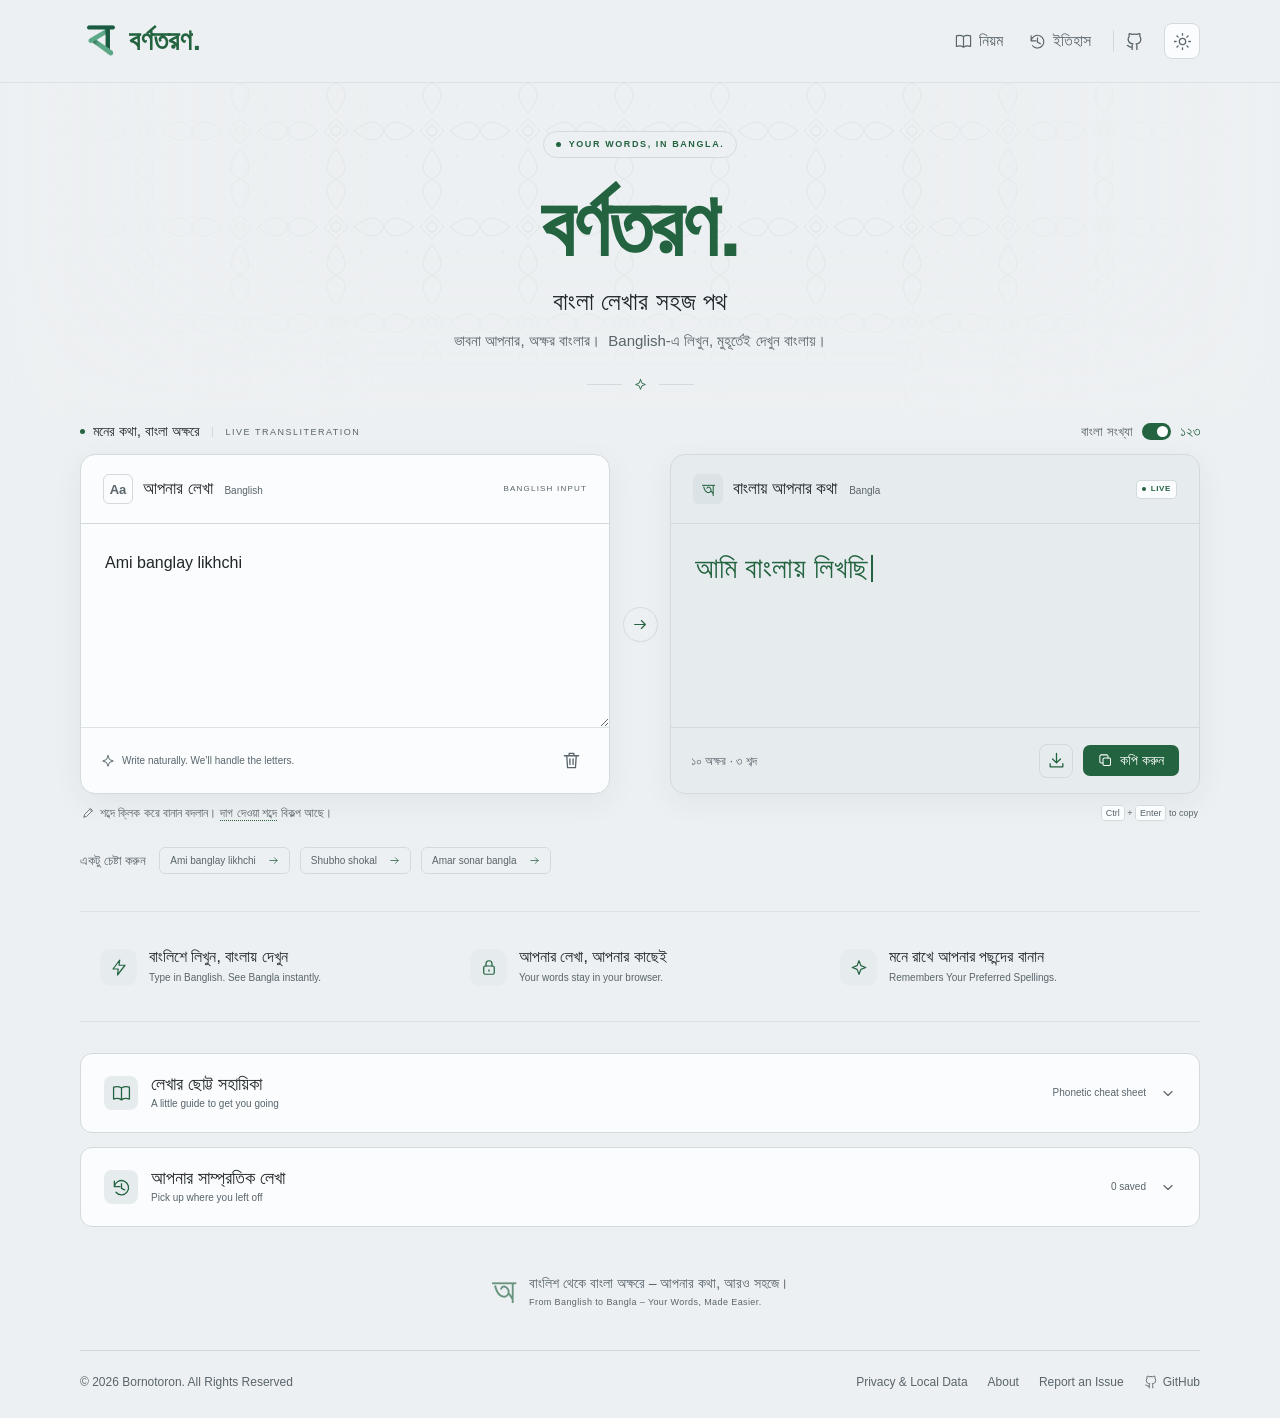
==== commit 14cdfe86: "Update index" ====
--- a/index.html
+++ b/index.html
@@ -5,7 +5,7 @@
   <meta name="viewport" content="width=device-width, initial-scale=1">
   <meta name="theme-color" content="#EDF0F2">
   <meta name="description" content="Bornotoron – বাংলা লেখার সহজ পথ। Type in Banglish and get Bangla instantly. A private, free, browser-based phonetic keyboard.">
-  <title>বর্ণতরণ – বাংলা লেখার সহজ পথ</title>
+  <title>বর্ণতরণ – Bornotoron</title>
   <link id="site-favicon" rel="icon" type="image/png" href="Assets/Favicon/Bornotoron_Favicon.png" data-source="Assets/Favicon/Bornotoron_Favicon.png">
   <link rel="apple-touch-icon" href="Assets/Favicon/Bornotoron_Favicon.png">
   <script>
--- a/style.css
+++ b/style.css
@@ -221,31 +221,31 @@
 .brand {
   display: flex;
   align-items: center;
-  gap: 11px;
+  gap: 7px;
   color: var(--accent-text);
   font: 600 28px/1 var(--bangla);
 }
 
-/* Original logo with real PNG alpha transparency. Only surplus transparent
-   margins are cropped in presentation; no white tile or replacement artwork. */
+/* Logo adjustments */
 .brand-mark {
   position: relative;
+  display: flex;
+  flex-shrink: 0;
+  width: 42px;
+  height: 42px;
+  align-items: center;
+  justify-content: center;
+  overflow: visible;
+  background: transparent;
+}
+
+.brand-mark img {
   display: block;
-  flex-shrink: 0;
-  width: 32px;
-  height: 32px;
-  overflow: hidden;
-  background: transparent;
-}
-
-.brand-mark img {
-  position: absolute;
-  width: 168%;
-  height: 168%;
+  width: 100%;
+  height: 100%;
   max-width: none;
-  left: -34%;
-  top: -36%;
   object-fit: contain;
+  object-position: center;
 }
 
 .brand-period {
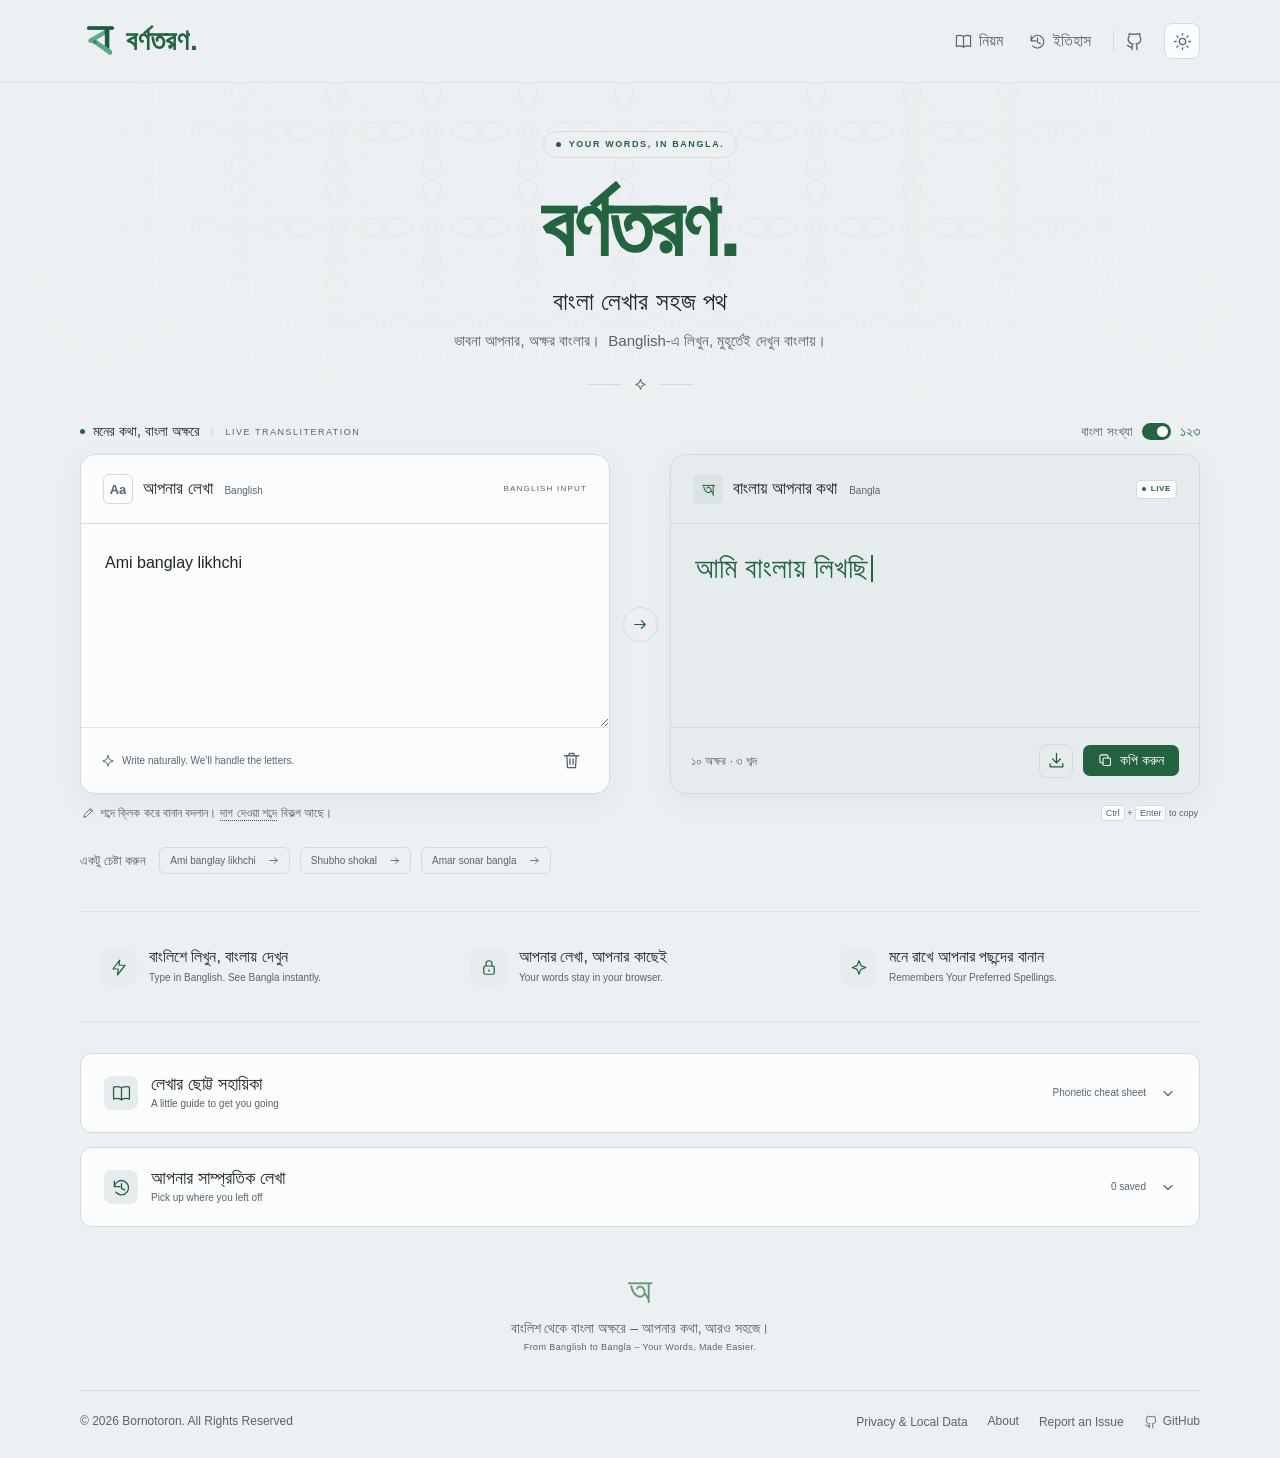
==== commit d78ff17b: "Update Site Favicons" ====
--- a/index.html
+++ b/index.html
@@ -6,8 +6,16 @@
   <meta name="theme-color" content="#EDF0F2">
   <meta name="description" content="Bornotoron – বাংলা লেখার সহজ পথ। Type in Banglish and get Bangla instantly. A private, free, browser-based phonetic keyboard.">
   <title>বর্ণতরণ – Bornotoron</title>
-  <link id="site-favicon" rel="icon" type="image/png" href="Assets/Favicon/Bornotoron_Favicon.png" data-source="Assets/Favicon/Bornotoron_Favicon.png">
-  <link rel="apple-touch-icon" href="Assets/Favicon/Bornotoron_Favicon.png">
+  <link id="site-favicon" rel="icon" type="image/svg+xml" href="Assets/Favicon/Bornotoron-Favicon-SVG.svg" data-source="Assets/Favicon/Bornotoron-Favicon-SVG.svg">
+  <link rel="icon" type="image/svg+xml" href="Assets/Favicon/Bornotoron-Favicon-SVG.svg">
+  <link rel="icon" type="image/png" sizes="96x96" href="Assets/Favicon/Favicon-96x96.png">
+  <link rel="icon" type="image/png" sizes="192x192" href="Assets/Favicon/Web_App_Manifest-192x192.png">
+  <link rel="icon" type="image/png" sizes="512x512" href="Assets/Favicon/Web_App_Manifest-512x512.png">
+  <link rel="icon" type="image/x-icon" href="Assets/Favicon/Favicon.ico">
+  <link rel="apple-touch-icon" sizes="180x180" href="Assets/Favicon/Apple_Touch_Icon.png">
+  <link rel="manifest" href="Assets/Favicon/site.webmanifest">
+  <meta name="theme-color" content="#EDF0F2" media="(prefers-color-scheme: light)">
+  <meta name="theme-color" content="#0D1117" media="(prefers-color-scheme: dark)">
   <script>
     try { const t = localStorage.getItem('bornotoron.theme'); document.documentElement.dataset.theme = t === 'dark' || t === 'light' ? t : (matchMedia('(prefers-color-scheme: dark)').matches ? 'dark' : 'light'); } catch (_) { document.documentElement.dataset.theme = matchMedia('(prefers-color-scheme: dark)').matches ? 'dark' : 'light'; }
   </script>
--- a/style.css
+++ b/style.css
@@ -221,7 +221,7 @@
 .brand {
   display: flex;
   align-items: center;
-  gap: 7px;
+  gap: 5px;
   color: var(--accent-text);
   font: 600 28px/1 var(--bangla);
 }
@@ -231,8 +231,8 @@
   position: relative;
   display: flex;
   flex-shrink: 0;
-  width: 42px;
-  height: 42px;
+  width: 41px;
+  height: 41px;
   align-items: center;
   justify-content: center;
   overflow: visible;
@@ -265,10 +265,10 @@
 }
 
 .menu-toggle {
-  width: 44px;
-  height: 44px;
+  width: 36px;
+  height: 36px;
   border: 1px solid var(--line);
-  border-radius: 11px;
+  border-radius: 6px;
   background: var(--surface);
   color: var(--accent-text);
   align-items: center;
@@ -1285,9 +1285,10 @@
   text-align: center;
   padding: 43px 0 38px;
   display: flex;
+  flex-direction: column;
   align-items: center;
   justify-content: center;
-  gap: 13px;
+  gap: 7.5px;
 }
 
 .closing-note>span {
@@ -1297,7 +1298,7 @@
 }
 
 .closing-note p {
-  text-align: left;
+  text-align: center;
   font: 14px var(--bangla);
   color: var(--muted);
 }
